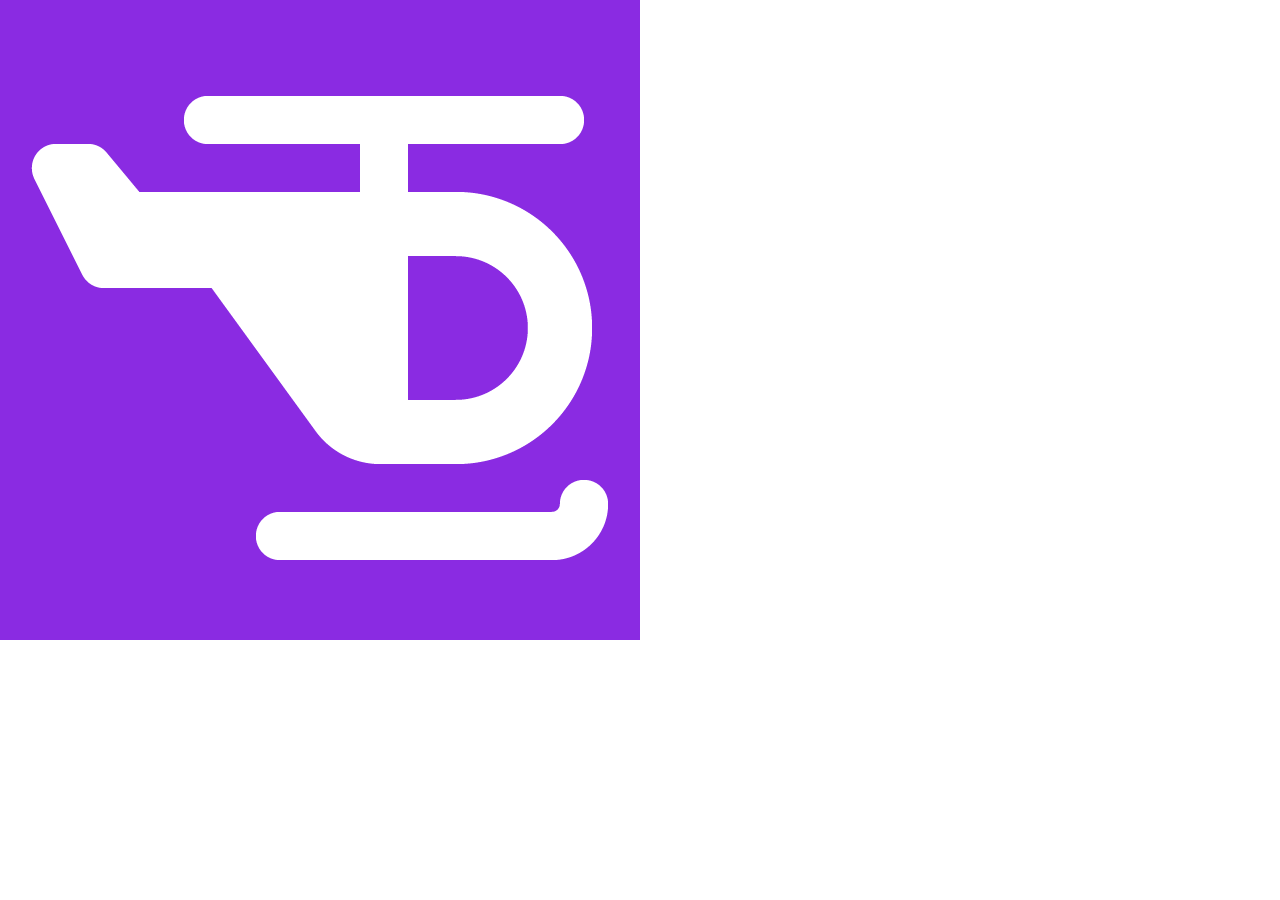
==== assienment 2/index.html @ 4c5b592c "feat: initialize assignment 2 with html structure, css styles, and required assets" ====
<!DOCTYPE html>
<html lang="en">

<head>
    <meta charset="UTF-8">
    <meta name="viewport" content="width=device-width, initial-scale=1.0">
    <link rel="stylesheet" href="./style.css">
    <title>Document</title>
</head>

<body>
    <header>
        <nav>
            <a href="./index.html"> <img style="background-color: blueviolet;" src="./Images/icons/helicopter-solid-full.png" alt="logo of app"></a>
            
        </nav>
    </header>
</body>
</html>
---- assienment 2/style.css ----
body{
    padding: 0;
}


* {
    box-sizing: border-box;
    padding: 0px;
    margin: 0px;
}
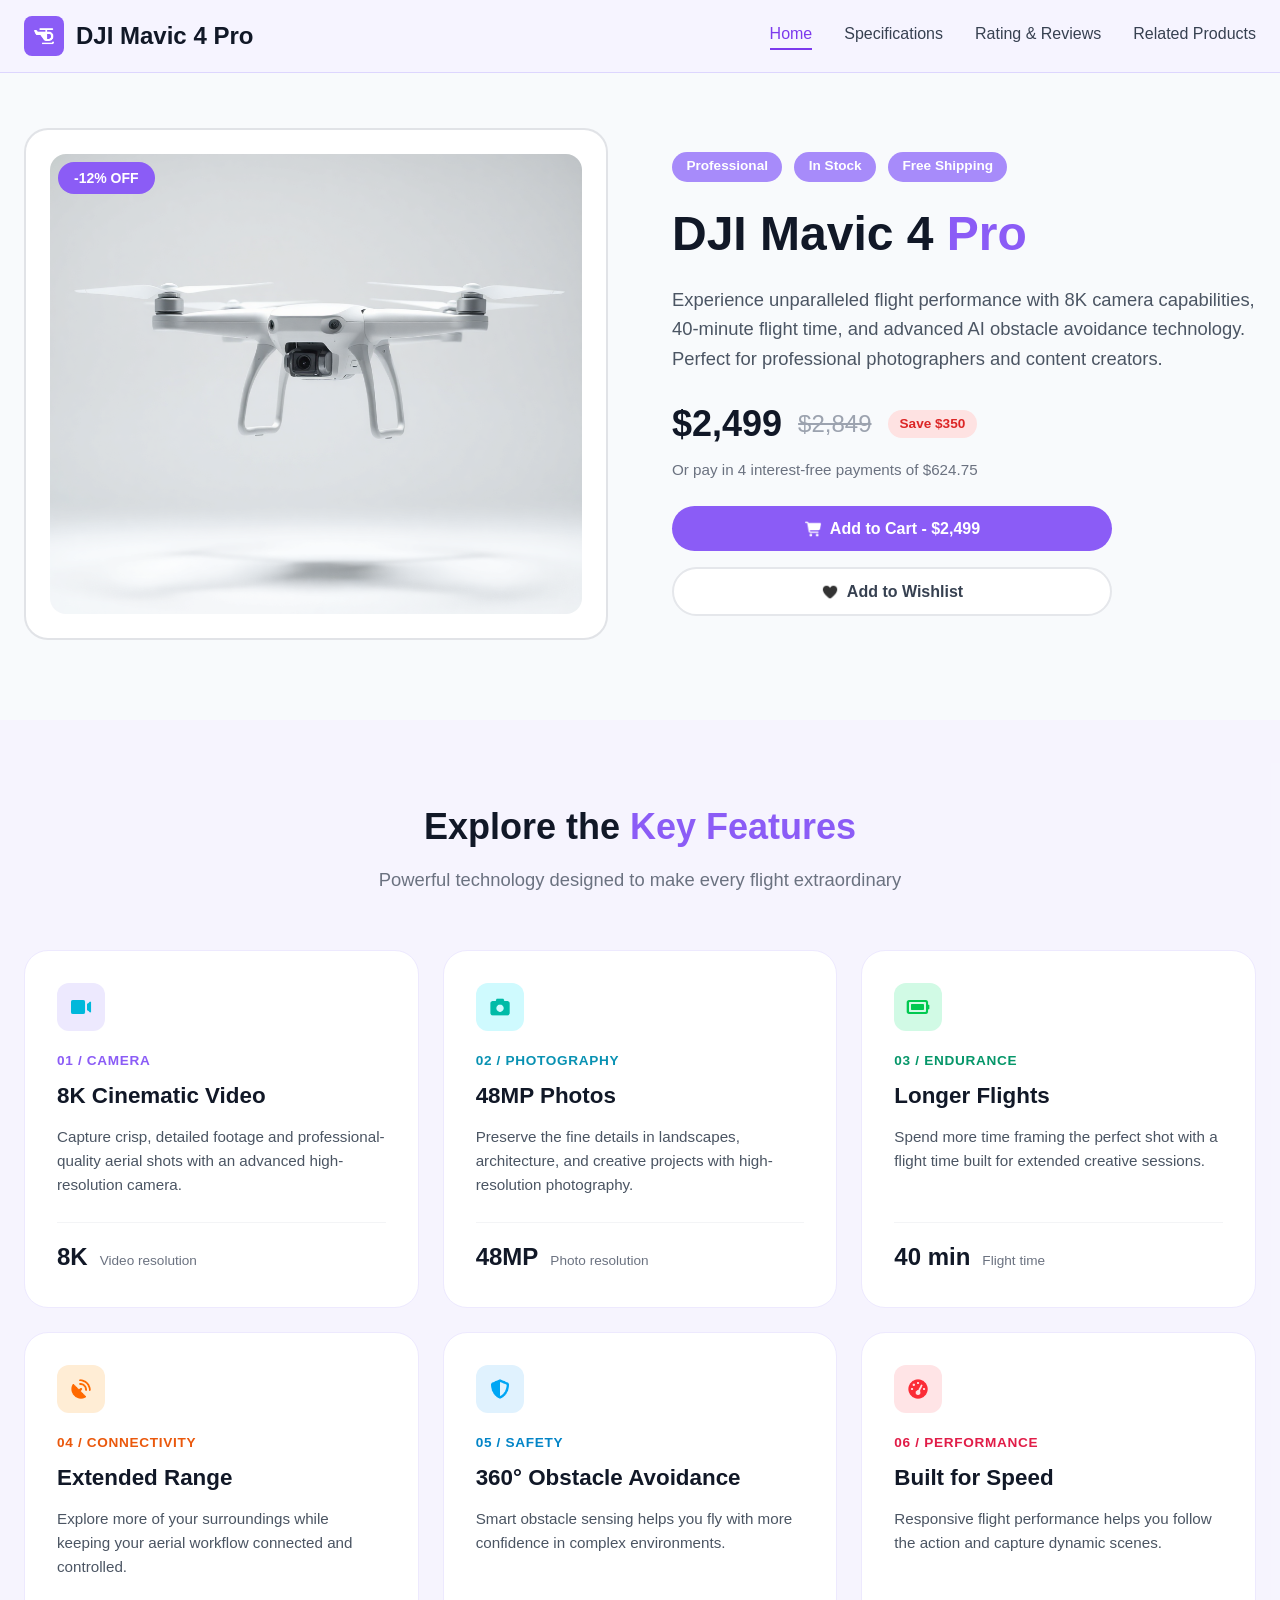
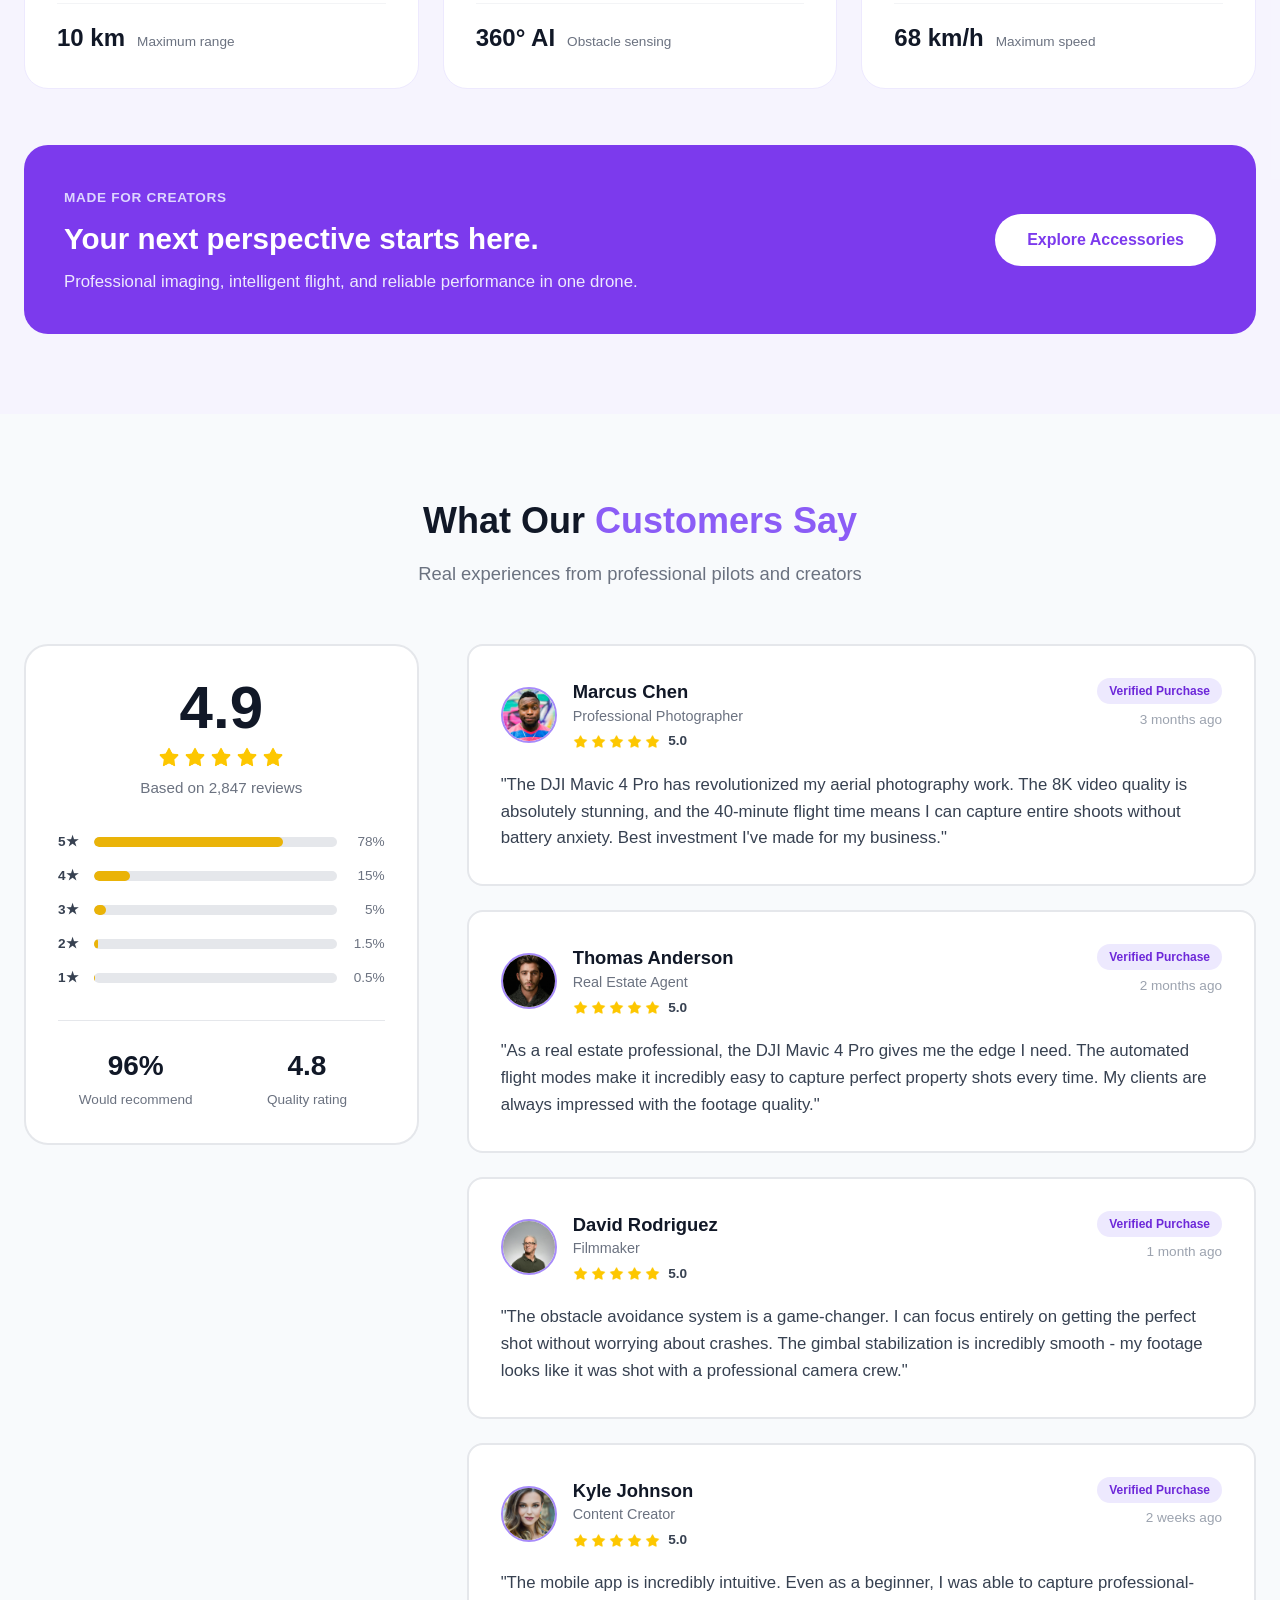
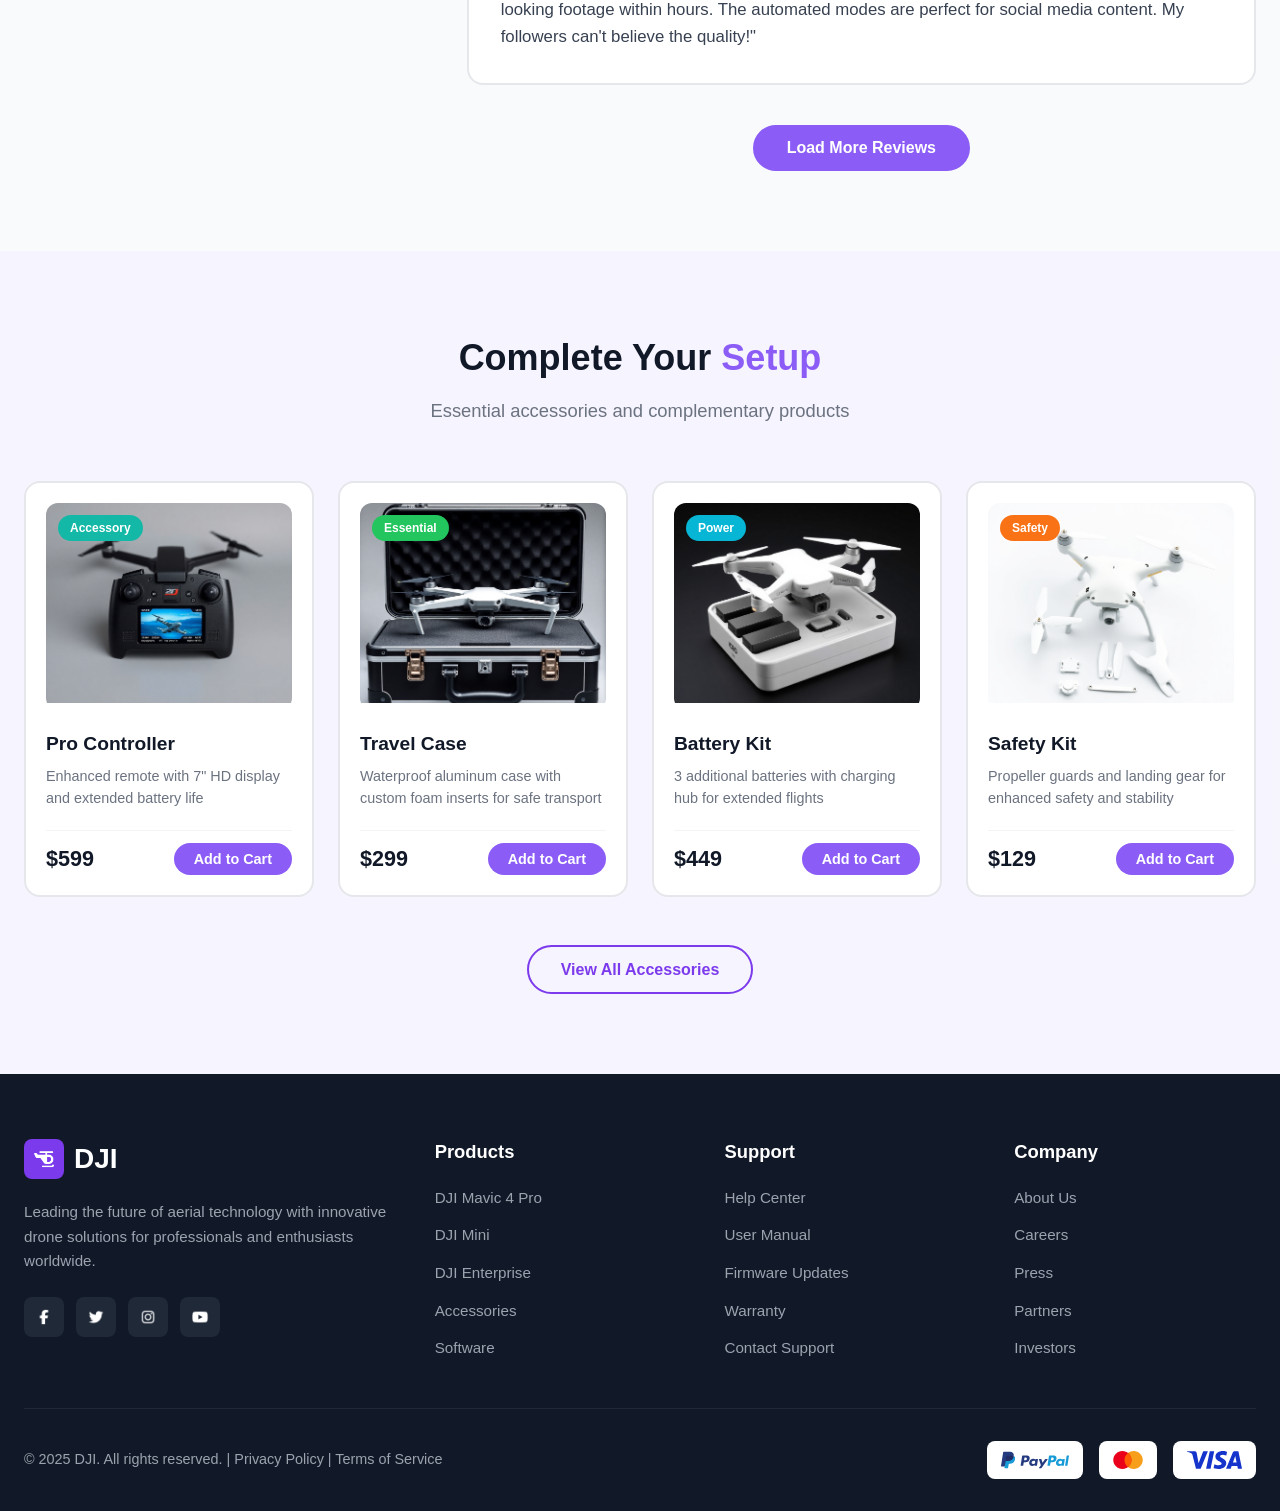
==== commit 7666e32e: "feat: add initial index.html and style.css for DJI Mavic 4 Pro landing page" ====
--- a/assienment 2/index.html
+++ b/assienment 2/index.html
@@ -1,19 +1,534 @@
 <!DOCTYPE html>
 <html lang="en">
-
 <head>
     <meta charset="UTF-8">
     <meta name="viewport" content="width=device-width, initial-scale=1.0">
     <link rel="stylesheet" href="./style.css">
-    <title>Document</title>
+    <title>DJI Mavic 4 Pro</title>
 </head>
-
 <body>
+    <!-- Navbar Header -->
     <header>
-        <nav>
-            <a href="./index.html"> <img style="background-color: blueviolet;" src="./Images/icons/helicopter-solid-full.png" alt="logo of app"></a>
-            
+        <nav class="navbar">
+            <div class="logo-box">
+                <div class="icon-wrapper">
+                    <img src="./Images/icons/helicopter-solid-full.png" alt="logo of app">
+                </div>
+                <span class="brand-name">DJI Mavic 4 Pro</span>
+            </div>
+
+            <div class="nav-links">
+                <a href="#home" class="active">Home</a>
+                <a href="#specifications">Specifications</a>
+                <a href="#customer-reviews">Rating & Reviews</a>
+                <a href="#related-products">Related Products</a>
+            </div>
         </nav>
     </header>
+
+    <!-- Main Content: 4 Middle Sections -->
+    <main>
+        <!-- 1. Home / Hero Section -->
+        <section id="home" class="hero-section">
+            <div class="section-container hero-container">
+                <!-- Left: Drone Image with Discount Badge -->
+                <div class="hero-image-wrapper">
+                    <div class="hero-image-card">
+                        <img src="./Images/hero-img.png" alt="DJI Mavic 4 Pro Drone" class="main-drone-img">
+                        <span class="discount-badge">-12% OFF</span>
+                    </div>
+                </div>
+
+                <!-- Right: Product Information & Purchase Options -->
+                <div class="hero-info">
+                    <div class="product-tags">
+                        <span class="tag">Professional</span>
+                        <span class="tag">In Stock</span>
+                        <span class="tag">Free Shipping</span>
+                    </div>
+
+                    <h1 class="product-title">
+                        DJI Mavic 4 <span class="highlight-purple">Pro</span>
+                    </h1>
+
+                    <p class="product-desc">
+                        Experience unparalleled flight performance with 8K camera capabilities, 40-minute flight time, and advanced AI obstacle avoidance technology. Perfect for professional photographers and content creators.
+                    </p>
+
+                    <div class="pricing-box">
+                        <div class="price-row">
+                            <span class="current-price">$2,499</span>
+                            <span class="original-price">$2,849</span>
+                            <span class="save-badge">Save $350</span>
+                        </div>
+                        <p class="installment-text">Or pay in 4 interest-free payments of $624.75</p>
+                    </div>
+
+                    <div class="action-buttons">
+                        <button class="btn btn-primary">
+                            <img src="./Images/icons/cart-shopping-solid-full.png" alt="Cart" class="btn-icon">
+                            Add to Cart - $2,499
+                        </button>
+                        <button class="btn btn-outline">
+                            <img src="./Images/icons/heart-solid-full.png" alt="Wishlist" class="btn-icon">
+                            Add to Wishlist
+                        </button>
+                    </div>
+                </div>
+            </div>
+        </section>
+
+        <!-- 2. Specifications / Key Features Section -->
+        <section id="specifications" class="specs-section">
+            <div class="section-container">
+                <div class="section-header">
+                    <h2>Explore the <span class="highlight-purple">Key Features</span></h2>
+                    <p>Powerful technology designed to make every flight extraordinary</p>
+                </div>
+
+                <div class="features-grid">
+                    <!-- Feature 1 -->
+                    <article class="feature-card">
+                        <div class="feature-icon icon-purple">
+                            <img src="./Images/icons/video-solid-full.png" alt="Video icon">
+                        </div>
+                        <span class="feature-step text-purple">01 / Camera</span>
+                        <h3>8K Cinematic Video</h3>
+                        <p>Capture crisp, detailed footage and professional-quality aerial shots with an advanced high-resolution camera.</p>
+                        <div class="feature-metric">
+                            <span class="metric-number">8K</span>
+                            <span class="metric-label">Video resolution</span>
+                        </div>
+                    </article>
+
+                    <!-- Feature 2 -->
+                    <article class="feature-card">
+                        <div class="feature-icon icon-cyan">
+                            <img src="./Images/icons/camera-solid-full.png" alt="Camera icon">
+                        </div>
+                        <span class="feature-step text-cyan">02 / Photography</span>
+                        <h3>48MP Photos</h3>
+                        <p>Preserve the fine details in landscapes, architecture, and creative projects with high-resolution photography.</p>
+                        <div class="feature-metric">
+                            <span class="metric-number">48MP</span>
+                            <span class="metric-label">Photo resolution</span>
+                        </div>
+                    </article>
+
+                    <!-- Feature 3 -->
+                    <article class="feature-card">
+                        <div class="feature-icon icon-emerald">
+                            <img src="./Images/icons/battery-full-solid-full.png" alt="Battery icon">
+                        </div>
+                        <span class="feature-step text-emerald">03 / Endurance</span>
+                        <h3>Longer Flights</h3>
+                        <p>Spend more time framing the perfect shot with a flight time built for extended creative sessions.</p>
+                        <div class="feature-metric">
+                            <span class="metric-number">40 min</span>
+                            <span class="metric-label">Flight time</span>
+                        </div>
+                    </article>
+
+                    <!-- Feature 4 -->
+                    <article class="feature-card">
+                        <div class="feature-icon icon-orange">
+                            <img src="./Images/icons/satellite-dish-solid-full.png" alt="Satellite icon">
+                        </div>
+                        <span class="feature-step text-orange">04 / Connectivity</span>
+                        <h3>Extended Range</h3>
+                        <p>Explore more of your surroundings while keeping your aerial workflow connected and controlled.</p>
+                        <div class="feature-metric">
+                            <span class="metric-number">10 km</span>
+                            <span class="metric-label">Maximum range</span>
+                        </div>
+                    </article>
+
+                    <!-- Feature 5 -->
+                    <article class="feature-card">
+                        <div class="feature-icon icon-sky">
+                            <img src="./Images/icons/shield-halved-solid-full.png" alt="Safety shield icon">
+                        </div>
+                        <span class="feature-step text-sky">05 / Safety</span>
+                        <h3>360° Obstacle Avoidance</h3>
+                        <p>Smart obstacle sensing helps you fly with more confidence in complex environments.</p>
+                        <div class="feature-metric">
+                            <span class="metric-number">360° AI</span>
+                            <span class="metric-label">Obstacle sensing</span>
+                        </div>
+                    </article>
+
+                    <!-- Feature 6 -->
+                    <article class="feature-card">
+                        <div class="feature-icon icon-rose">
+                            <img src="./Images/icons/gauge-high-solid-full.png" alt="Speedometer icon">
+                        </div>
+                        <span class="feature-step text-rose">06 / Performance</span>
+                        <h3>Built for Speed</h3>
+                        <p>Responsive flight performance helps you follow the action and capture dynamic scenes.</p>
+                        <div class="feature-metric">
+                            <span class="metric-number">68 km/h</span>
+                            <span class="metric-label">Maximum speed</span>
+                        </div>
+                    </article>
+                </div>
+
+                <!-- Creator Call-to-action Banner -->
+                <div class="creator-banner">
+                    <div class="creator-text">
+                        <span class="creator-tag">MADE FOR CREATORS</span>
+                        <h3>Your next perspective starts here.</h3>
+                        <p>Professional imaging, intelligent flight, and reliable performance in one drone.</p>
+                    </div>
+                    <a href="#related-products" class="btn btn-banner">
+                        Explore Accessories
+                    </a>
+                </div>
+            </div>
+        </section>
+
+        <!-- 3. Ratings & Reviews Section -->
+        <section id="customer-reviews" class="reviews-section">
+            <div class="section-container">
+                <div class="section-header">
+                    <h2>What Our <span class="highlight-purple">Customers Say</span></h2>
+                    <p>Real experiences from professional pilots and creators</p>
+                </div>
+
+                <div class="reviews-layout">
+                    <!-- Left: Reviews Rating Summary -->
+                    <aside class="rating-summary-card">
+                        <div class="summary-score">
+                            <span class="big-score">4.9</span>
+                            <div class="star-rating">
+                                <img src="./Images/icons/yellow-star-solid-full.png" alt="star" class="star-icon">
+                                <img src="./Images/icons/yellow-star-solid-full.png" alt="star" class="star-icon">
+                                <img src="./Images/icons/yellow-star-solid-full.png" alt="star" class="star-icon">
+                                <img src="./Images/icons/yellow-star-solid-full.png" alt="star" class="star-icon">
+                                <img src="./Images/icons/yellow-star-solid-full.png" alt="star" class="star-icon">
+                            </div>
+                            <span class="based-on">Based on 2,847 reviews</span>
+                        </div>
+
+                        <!-- Rating Bars -->
+                        <div class="rating-bars">
+                            <div class="bar-row">
+                                <span class="bar-label">5★</span>
+                                <div class="bar-track"><div class="bar-fill" style="width: 78%;"></div></div>
+                                <span class="bar-percent">78%</span>
+                            </div>
+                            <div class="bar-row">
+                                <span class="bar-label">4★</span>
+                                <div class="bar-track"><div class="bar-fill" style="width: 15%;"></div></div>
+                                <span class="bar-percent">15%</span>
+                            </div>
+                            <div class="bar-row">
+                                <span class="bar-label">3★</span>
+                                <div class="bar-track"><div class="bar-fill" style="width: 5%;"></div></div>
+                                <span class="bar-percent">5%</span>
+                            </div>
+                            <div class="bar-row">
+                                <span class="bar-label">2★</span>
+                                <div class="bar-track"><div class="bar-fill" style="width: 1.5%;"></div></div>
+                                <span class="bar-percent">1.5%</span>
+                            </div>
+                            <div class="bar-row">
+                                <span class="bar-label">1★</span>
+                                <div class="bar-track"><div class="bar-fill" style="width: 0.5%;"></div></div>
+                                <span class="bar-percent">0.5%</span>
+                            </div>
+                        </div>
+
+                        <!-- Stats Footer -->
+                        <div class="summary-stats">
+                            <div class="stat-col">
+                                <span class="stat-num">96%</span>
+                                <span class="stat-desc">Would recommend</span>
+                            </div>
+                            <div class="stat-col">
+                                <span class="stat-num">4.8</span>
+                                <span class="stat-desc">Quality rating</span>
+                            </div>
+                        </div>
+                    </aside>
+
+                    <!-- Right: Individual Customer Reviews -->
+                    <div class="reviews-list">
+                        <!-- Review 1 -->
+                        <article class="review-card">
+                            <div class="review-header">
+                                <div class="reviewer-meta">
+                                    <img src="./Images/avatar-2.jpg" alt="Marcus Chen" class="reviewer-avatar">
+                                    <div>
+                                        <h4>Marcus Chen</h4>
+                                        <p class="reviewer-role">Professional Photographer</p>
+                                        <div class="reviewer-stars">
+                                            <img src="./Images/icons/yellow-star-solid-full.png" alt="star" class="star-icon-sm">
+                                            <img src="./Images/icons/yellow-star-solid-full.png" alt="star" class="star-icon-sm">
+                                            <img src="./Images/icons/yellow-star-solid-full.png" alt="star" class="star-icon-sm">
+                                            <img src="./Images/icons/yellow-star-solid-full.png" alt="star" class="star-icon-sm">
+                                            <img src="./Images/icons/yellow-star-solid-full.png" alt="star" class="star-icon-sm">
+                                            <span class="rating-num">5.0</span>
+                                        </div>
+                                    </div>
+                                </div>
+                                <div class="review-status">
+                                    <span class="verified-badge">Verified Purchase</span>
+                                    <span class="review-date">3 months ago</span>
+                                </div>
+                            </div>
+                            <p class="review-text">
+                                "The DJI Mavic 4 Pro has revolutionized my aerial photography work. The 8K video quality is absolutely stunning, and the 40-minute flight time means I can capture entire shoots without battery anxiety. Best investment I've made for my business."
+                            </p>
+                        </article>
+
+                        <!-- Review 2 -->
+                        <article class="review-card">
+                            <div class="review-header">
+                                <div class="reviewer-meta">
+                                    <img src="./Images/avatar-3.jpg" alt="Thomas Anderson" class="reviewer-avatar">
+                                    <div>
+                                        <h4>Thomas Anderson</h4>
+                                        <p class="reviewer-role">Real Estate Agent</p>
+                                        <div class="reviewer-stars">
+                                            <img src="./Images/icons/yellow-star-solid-full.png" alt="star" class="star-icon-sm">
+                                            <img src="./Images/icons/yellow-star-solid-full.png" alt="star" class="star-icon-sm">
+                                            <img src="./Images/icons/yellow-star-solid-full.png" alt="star" class="star-icon-sm">
+                                            <img src="./Images/icons/yellow-star-solid-full.png" alt="star" class="star-icon-sm">
+                                            <img src="./Images/icons/yellow-star-solid-full.png" alt="star" class="star-icon-sm">
+                                            <span class="rating-num">5.0</span>
+                                        </div>
+                                    </div>
+                                </div>
+                                <div class="review-status">
+                                    <span class="verified-badge">Verified Purchase</span>
+                                    <span class="review-date">2 months ago</span>
+                                </div>
+                            </div>
+                            <p class="review-text">
+                                "As a real estate professional, the DJI Mavic 4 Pro gives me the edge I need. The automated flight modes make it incredibly easy to capture perfect property shots every time. My clients are always impressed with the footage quality."
+                            </p>
+                        </article>
+
+                        <!-- Review 3 -->
+                        <article class="review-card">
+                            <div class="review-header">
+                                <div class="reviewer-meta">
+                                    <img src="./Images/avatar-4.jpg" alt="David Rodriguez" class="reviewer-avatar">
+                                    <div>
+                                        <h4>David Rodriguez</h4>
+                                        <p class="reviewer-role">Filmmaker</p>
+                                        <div class="reviewer-stars">
+                                            <img src="./Images/icons/yellow-star-solid-full.png" alt="star" class="star-icon-sm">
+                                            <img src="./Images/icons/yellow-star-solid-full.png" alt="star" class="star-icon-sm">
+                                            <img src="./Images/icons/yellow-star-solid-full.png" alt="star" class="star-icon-sm">
+                                            <img src="./Images/icons/yellow-star-solid-full.png" alt="star" class="star-icon-sm">
+                                            <img src="./Images/icons/yellow-star-solid-full.png" alt="star" class="star-icon-sm">
+                                            <span class="rating-num">5.0</span>
+                                        </div>
+                                    </div>
+                                </div>
+                                <div class="review-status">
+                                    <span class="verified-badge">Verified Purchase</span>
+                                    <span class="review-date">1 month ago</span>
+                                </div>
+                            </div>
+                            <p class="review-text">
+                                "The obstacle avoidance system is a game-changer. I can focus entirely on getting the perfect shot without worrying about crashes. The gimbal stabilization is incredibly smooth - my footage looks like it was shot with a professional camera crew."
+                            </p>
+                        </article>
+
+                        <!-- Review 4 -->
+                        <article class="review-card">
+                            <div class="review-header">
+                                <div class="reviewer-meta">
+                                    <img src="./Images/avatar-5.jpg" alt="Kyle Johnson" class="reviewer-avatar">
+                                    <div>
+                                        <h4>Kyle Johnson</h4>
+                                        <p class="reviewer-role">Content Creator</p>
+                                        <div class="reviewer-stars">
+                                            <img src="./Images/icons/yellow-star-solid-full.png" alt="star" class="star-icon-sm">
+                                            <img src="./Images/icons/yellow-star-solid-full.png" alt="star" class="star-icon-sm">
+                                            <img src="./Images/icons/yellow-star-solid-full.png" alt="star" class="star-icon-sm">
+                                            <img src="./Images/icons/yellow-star-solid-full.png" alt="star" class="star-icon-sm">
+                                            <img src="./Images/icons/yellow-star-solid-full.png" alt="star" class="star-icon-sm">
+                                            <span class="rating-num">5.0</span>
+                                        </div>
+                                    </div>
+                                </div>
+                                <div class="review-status">
+                                    <span class="verified-badge">Verified Purchase</span>
+                                    <span class="review-date">2 weeks ago</span>
+                                </div>
+                            </div>
+                            <p class="review-text">
+                                "The mobile app is incredibly intuitive. Even as a beginner, I was able to capture professional-looking footage within hours. The automated modes are perfect for social media content. My followers can't believe the quality!"
+                            </p>
+                        </article>
+
+                        <div class="reviews-btn-wrapper">
+                            <button class="btn btn-secondary">Load More Reviews</button>
+                        </div>
+                    </div>
+                </div>
+            </div>
+        </section>
+
+        <!-- 4. Related Products Section -->
+        <section id="related-products" class="related-section">
+            <div class="section-container">
+                <div class="section-header">
+                    <h2>Complete Your <span class="highlight-purple">Setup</span></h2>
+                    <p>Essential accessories and complementary products</p>
+                </div>
+
+                <div class="products-grid">
+                    <!-- Product 1 -->
+                    <div class="product-card">
+                        <div class="product-img-wrapper">
+                            <img src="./Images/related-products-1.png" alt="Pro Controller" class="product-img">
+                            <span class="badge-tag bg-teal">Accessory</span>
+                        </div>
+                        <h3 class="product-card-title">Pro Controller</h3>
+                        <p class="product-card-desc">Enhanced remote with 7" HD display and extended battery life</p>
+                        <div class="product-card-footer">
+                            <span class="product-card-price">$599</span>
+                            <button class="btn btn-sm">Add to Cart</button>
+                        </div>
+                    </div>
+
+                    <!-- Product 2 -->
+                    <div class="product-card">
+                        <div class="product-img-wrapper">
+                            <img src="./Images/related-products-2.png" alt="Travel Case" class="product-img">
+                            <span class="badge-tag bg-green">Essential</span>
+                        </div>
+                        <h3 class="product-card-title">Travel Case</h3>
+                        <p class="product-card-desc">Waterproof aluminum case with custom foam inserts for safe transport</p>
+                        <div class="product-card-footer">
+                            <span class="product-card-price">$299</span>
+                            <button class="btn btn-sm">Add to Cart</button>
+                        </div>
+                    </div>
+
+                    <!-- Product 3 -->
+                    <div class="product-card">
+                        <div class="product-img-wrapper">
+                            <img src="./Images/related-products-3.png" alt="Battery Kit" class="product-img">
+                            <span class="badge-tag bg-cyan">Power</span>
+                        </div>
+                        <h3 class="product-card-title">Battery Kit</h3>
+                        <p class="product-card-desc">3 additional batteries with charging hub for extended flights</p>
+                        <div class="product-card-footer">
+                            <span class="product-card-price">$449</span>
+                            <button class="btn btn-sm">Add to Cart</button>
+                        </div>
+                    </div>
+
+                    <!-- Product 4 -->
+                    <div class="product-card">
+                        <div class="product-img-wrapper">
+                            <img src="./Images/related-products-4.png" alt="Safety Kit" class="product-img">
+                            <span class="badge-tag bg-orange">Safety</span>
+                        </div>
+                        <h3 class="product-card-title">Safety Kit</h3>
+                        <p class="product-card-desc">Propeller guards and landing gear for enhanced safety and stability</p>
+                        <div class="product-card-footer">
+                            <span class="product-card-price">$129</span>
+                            <button class="btn btn-sm">Add to Cart</button>
+                        </div>
+                    </div>
+                </div>
+
+                <div class="related-btn-wrapper">
+                    <button class="btn btn-outline-purple">View All Accessories</button>
+                </div>
+            </div>
+        </section>
+    </main>
+
+    <!-- Footer -->
+    <footer class="footer">
+        <div class="footer-container">
+            <div class="footer-grid">
+                
+                <div class="footer-col col-brand">
+                    <div class="footer-logo">
+                        <div class="footer-icon-wrapper">
+                            <img src="./Images/icons/helicopter-solid-full.png" alt="DJI Logo">
+                        </div>
+                        <span class="footer-brand-name">DJI</span>
+                    </div>
+                    <p class="footer-desc">
+                        Leading the future of aerial technology with innovative drone solutions for professionals and enthusiasts worldwide.
+                    </p>
+                    <div class="social-links">
+                        <a href="#" class="social-btn fb">
+                            <img src="./Images/icons/facebook-f-brands-solid-full.png" alt="Facebook">
+                        </a>
+                        <a href="#" class="social-btn tw">
+                            <img src="./Images/icons/twitter-brands-solid-full.png" alt="Twitter">
+                        </a>
+                        <a href="#" class="social-btn ig">
+                            <img src="./Images/icons/instagram-brands-solid-full.png" alt="Instagram">
+                        </a>
+                        <a href="#" class="social-btn yt">
+                            <img src="./Images/icons/youtube-brands-solid-full.png" alt="YouTube">
+                        </a>
+                    </div>
+                </div>
+
+                <div class="footer-col">
+                    <h3 class="footer-title">Products</h3>
+                    <ul class="footer-links">
+                        <li><a href="#">DJI Mavic 4 Pro</a></li>
+                        <li><a href="#">DJI Mini</a></li>
+                        <li><a href="#">DJI Enterprise</a></li>
+                        <li><a href="#">Accessories</a></li>
+                        <li><a href="#">Software</a></li>
+                    </ul>
+                </div>
+
+                <div class="footer-col">
+                    <h3 class="footer-title">Support</h3>
+                    <ul class="footer-links">
+                        <li><a href="#">Help Center</a></li>
+                        <li><a href="#">User Manual</a></li>
+                        <li><a href="#">Firmware Updates</a></li>
+                        <li><a href="#">Warranty</a></li>
+                        <li><a href="#">Contact Support</a></li>
+                    </ul>
+                </div>
+
+                <div class="footer-col">
+                    <h3 class="footer-title">Company</h3>
+                    <ul class="footer-links">
+                        <li><a href="#">About Us</a></li>
+                        <li><a href="#">Careers</a></li>
+                        <li><a href="#">Press</a></li>
+                        <li><a href="#">Partners</a></li>
+                        <li><a href="#">Investors</a></li>
+                    </ul>
+                </div>
+
+            </div>
+
+            <div class="footer-bottom">
+                <p class="copyright-text">
+                    © 2025 DJI. All rights reserved. | Privacy Policy | Terms of Service
+                </p>
+                <div class="payment-methods">
+                    <div class="payment-card">
+                        <img src="./Images/paypal.svg" alt="PayPal">
+                    </div>
+                    <div class="payment-card">
+                        <img src="./Images/master-card.svg" alt="Mastercard">
+                    </div>
+                    <div class="payment-card">
+                        <img src="./Images/visa.svg" alt="Visa">
+                    </div>
+                </div>
+            </div>
+        </div>
+    </footer>
 </body>
-</html>+</html>
--- a/assienment 2/style.css
+++ b/assienment 2/style.css
@@ -1,11 +1,979 @@
-body{
-    padding: 0;
-}
-
-
 * {
     box-sizing: border-box;
-    padding: 0px;
-    margin: 0px;
-}
-
+    padding: 0;
+    margin: 0;
+}
+
+html {
+    scroll-behavior: smooth;
+}
+
+body {
+    font-family: 'Segoe UI', Tahoma, Geneva, Verdana, sans-serif;
+    background-color: #f8fafc;
+    color: #1f2937;
+    line-height: 1.5;
+}
+
+.section-container {
+    max-width: 1280px;
+    margin: 0 auto;
+    padding: 0 1.5rem;
+}
+
+.highlight-purple {
+    color: #8b5cf6;
+}
+
+.section-header {
+    text-align: center;
+    margin-bottom: 3.5rem;
+}
+
+.section-header h2 {
+    font-size: 2.25rem;
+    font-weight: 700;
+    color: #111827;
+    margin-bottom: 0.75rem;
+}
+
+.section-header p {
+    font-size: 1.15rem;
+    color: #6b7280;
+}
+
+/* Buttons */
+.btn {
+    display: inline-flex;
+    align-items: center;
+    justify-content: center;
+    gap: 0.5rem;
+    padding: 0.85rem 1.75rem;
+    border-radius: 9999px;
+    font-size: 1rem;
+    font-weight: 600;
+    cursor: pointer;
+    border: none;
+    transition: all 0.25s ease;
+    text-decoration: none;
+}
+
+.btn-icon {
+    width: 18px;
+    height: 18px;
+}
+
+.btn-primary {
+    background-color: #8b5cf6;
+    color: #ffffff;
+}
+
+.btn-primary:hover {
+    background-color: #7c3aed;
+    transform: translateY(-2px);
+    box-shadow: 0 10px 15px -3px rgba(139, 92, 246, 0.3);
+}
+
+.btn-primary .btn-icon {
+    filter: brightness(0) invert(1);
+}
+
+.btn-outline {
+    background-color: #ffffff;
+    color: #374151;
+    border: 2px solid #e5e7eb;
+}
+
+.btn-outline:hover {
+    background-color: #f9fafb;
+    border-color: #d1d5db;
+    transform: translateY(-2px);
+}
+
+.btn-secondary {
+    background-color: #8b5cf6;
+    color: #ffffff;
+    border: 2px solid #8b5cf6;
+    padding: 0.75rem 2rem;
+}
+
+.btn-secondary:hover {
+    background-color: #ffffff;
+    color: #8b5cf6;
+}
+
+.btn-outline-purple {
+    background-color: transparent;
+    color: #7c3aed;
+    border: 2px solid #7c3aed;
+    padding: 0.85rem 2rem;
+}
+
+.btn-outline-purple:hover {
+    background-color: #7c3aed;
+    color: #ffffff;
+}
+
+.btn-sm {
+    background-color: #8b5cf6;
+    color: #ffffff;
+    padding: 0.5rem 1.25rem;
+    font-size: 0.9rem;
+    border-radius: 9999px;
+    border: none;
+    cursor: pointer;
+    transition: background-color 0.2s ease;
+}
+
+.btn-sm:hover {
+    background-color: #7c3aed;
+}
+
+header {
+    position: fixed;
+    top: 0;
+    left: 0;
+    width: 100%;
+    z-index: 100;
+    background-color: rgba(245, 243, 255, 0.9);
+    backdrop-filter: blur(8px);
+    border-bottom: 1px solid #ddd6fe;
+}
+
+.navbar {
+    max-width: 1280px;
+    margin: 0 auto;
+    padding: 1rem 1.5rem;
+    display: flex;
+    align-items: center;
+    justify-content: space-between;
+}
+
+.logo-box {
+    display: flex;
+    align-items: center;
+    gap: 12px;
+}
+
+.icon-wrapper {
+    width: 40px;
+    height: 40px;
+    background-color: #8b5cf6;
+    border-radius: 8px;
+    display: flex;
+    align-items: center;
+    justify-content: center;
+}
+
+.icon-wrapper img {
+    width: 22px;
+    height: 22px;
+    filter: brightness(0) invert(1);
+}
+
+.brand-name {
+    font-size: 1.5rem;
+    font-weight: 700;
+    color: #111827;
+}
+
+.nav-links {
+    display: flex;
+    align-items: center;
+    gap: 2rem;
+}
+
+.nav-links a {
+    text-decoration: none;
+    color: #374151;
+    font-size: 16px;
+    font-weight: 500;
+    position: relative;
+    padding-bottom: 4px;
+    transition: color 0.3s;
+}
+
+.nav-links a:hover,
+.nav-links a.active {
+    color: #7c3aed;
+}
+
+.nav-links a::after {
+    content: '';
+    position: absolute;
+    left: 0;
+    bottom: 0;
+    width: 0%;
+    height: 2px;
+    background-color: #7c3aed;
+    transition: width 0.3s ease;
+}
+
+.nav-links a:hover::after,
+.nav-links a.active::after {
+    width: 100%;
+}
+
+.hero-section {
+    padding-top: 8rem;
+    padding-bottom: 5rem;
+}
+
+.hero-container {
+    display: grid;
+    grid-template-columns: 1fr 1fr;
+    gap: 4rem;
+    align-items: center;
+}
+
+.hero-image-card {
+    position: relative;
+    background-color: #ffffff;
+    border: 2px solid rgba(156, 163, 175, 0.3);
+    border-radius: 1.5rem;
+    padding: 1.5rem;
+    display: flex;
+    align-items: center;
+    justify-content: center;
+}
+
+.main-drone-img {
+    width: 100%;
+    height: 460px;
+    object-fit: cover;
+    border-radius: 1rem;
+}
+
+.discount-badge {
+    position: absolute;
+    top: 2rem;
+    left: 2rem;
+    background-color: #8b5cf6;
+    color: #ffffff;
+    padding: 0.35rem 1rem;
+    border-radius: 9999px;
+    font-size: 0.875rem;
+    font-weight: 700;
+}
+
+.hero-info {
+    display: flex;
+    flex-direction: column;
+    gap: 1.5rem;
+}
+
+.product-tags {
+    display: flex;
+    gap: 0.75rem;
+    flex-wrap: wrap;
+}
+
+.product-tags .tag {
+    background-color: #a78bfa;
+    color: #ffffff;
+    padding: 0.3rem 0.9rem;
+    border-radius: 9999px;
+    font-size: 0.85rem;
+    font-weight: 600;
+}
+
+.product-title {
+    font-size: 3rem;
+    font-weight: 800;
+    color: #111827;
+    line-height: 1.15;
+}
+
+.product-desc {
+    font-size: 1.15rem;
+    color: #4b5563;
+    line-height: 1.6;
+}
+
+.pricing-box {
+    display: flex;
+    flex-direction: column;
+    gap: 0.5rem;
+}
+
+.price-row {
+    display: flex;
+    align-items: center;
+    gap: 1rem;
+}
+
+.current-price {
+    font-size: 2.25rem;
+    font-weight: 700;
+    color: #111827;
+}
+
+.original-price {
+    font-size: 1.5rem;
+    color: #9ca3af;
+    text-decoration: line-through;
+}
+
+.save-badge {
+    background-color: #fee2e2;
+    color: #dc2626;
+    padding: 0.25rem 0.75rem;
+    border-radius: 9999px;
+    font-size: 0.85rem;
+    font-weight: 700;
+}
+
+.installment-text {
+    font-size: 0.95rem;
+    color: #6b7280;
+}
+
+.action-buttons {
+    display: flex;
+    flex-direction: column;
+    gap: 1rem;
+    max-width: 440px;
+}
+
+.specs-section {
+    background-color: rgba(245, 243, 255, 0.7);
+    padding: 5rem 0;
+}
+
+.features-grid {
+    display: grid;
+    grid-template-columns: repeat(3, 1fr);
+    gap: 1.5rem;
+}
+
+.feature-card {
+    background-color: #ffffff;
+    border: 1px solid #ede9fe;
+    border-radius: 1.5rem;
+    padding: 2rem;
+    display: flex;
+    flex-direction: column;
+    transition: transform 0.25s ease, box-shadow 0.25s ease;
+}
+
+.feature-card:hover {
+    transform: translateY(-4px);
+    box-shadow: 0 12px 24px -8px rgba(139, 92, 246, 0.15);
+}
+
+.feature-icon {
+    width: 48px;
+    height: 48px;
+    border-radius: 12px;
+    display: flex;
+    align-items: center;
+    justify-content: center;
+    margin-bottom: 1.25rem;
+}
+
+.feature-icon img {
+    width: 24px;
+    height: 24px;
+}
+
+.icon-purple { background-color: #ede9fe; }
+.icon-cyan   { background-color: #cffafe; }
+.icon-emerald{ background-color: #d1fae5; }
+.icon-orange { background-color: #ffedd5; }
+.icon-sky    { background-color: #e0f2fe; }
+.icon-rose   { background-color: #ffe4e6; }
+
+.feature-step {
+    font-size: 0.85rem;
+    font-weight: 700;
+    text-transform: uppercase;
+    letter-spacing: 0.05em;
+    margin-bottom: 0.5rem;
+}
+
+.text-purple { color: #8b5cf6; }
+.text-cyan   { color: #0891b2; }
+.text-emerald{ color: #059669; }
+.text-orange { color: #ea580c; }
+.text-sky    { color: #0284c7; }
+.text-rose   { color: #e11d48; }
+
+.feature-card h3 {
+    font-size: 1.4rem;
+    font-weight: 700;
+    color: #111827;
+    margin-bottom: 0.75rem;
+}
+
+.feature-card p {
+    color: #4b5563;
+    font-size: 0.95rem;
+    line-height: 1.6;
+    margin-bottom: 1.5rem;
+    flex-grow: 1;
+}
+
+.feature-metric {
+    display: flex;
+    align-items: baseline;
+    gap: 0.75rem;
+    padding-top: 1rem;
+    border-top: 1px solid #f3f4f6;
+}
+
+.metric-number {
+    font-size: 1.5rem;
+    font-weight: 700;
+    color: #111827;
+}
+
+.metric-label {
+    font-size: 0.85rem;
+    color: #6b7280;
+}
+
+/* Creator Banner */
+.creator-banner {
+    margin-top: 3.5rem;
+    background-color: #7c3aed;
+    color: #ffffff;
+    border-radius: 1.5rem;
+    padding: 2.5rem;
+    display: flex;
+    align-items: center;
+    justify-content: space-between;
+    gap: 2rem;
+}
+
+.creator-tag {
+    font-size: 0.85rem;
+    font-weight: 700;
+    color: #ddd6fe;
+    letter-spacing: 0.05em;
+    margin-bottom: 0.5rem;
+    display: inline-block;
+}
+
+.creator-text h3 {
+    font-size: 1.85rem;
+    font-weight: 700;
+    margin-bottom: 0.5rem;
+}
+
+.creator-text p {
+    color: #ede9fe;
+    font-size: 1.05rem;
+}
+
+.btn-banner {
+    background-color: #ffffff;
+    color: #7c3aed;
+    white-space: nowrap;
+    padding: 0.9rem 2rem;
+}
+
+.btn-banner:hover {
+    background-color: #f5f3ff;
+}
+
+.reviews-section {
+    padding: 5rem 0;
+}
+
+.reviews-layout {
+    display: grid;
+    grid-template-columns: 1fr 2fr;
+    gap: 3rem;
+    align-items: flex-start;
+}
+
+/* Rating Summary Card (Sticky) */
+.rating-summary-card {
+    position: sticky;
+    top: 6rem;
+    background-color: #ffffff;
+    border: 2px solid #e5e7eb;
+    border-radius: 1.5rem;
+    padding: 2rem;
+}
+
+.summary-score {
+    text-align: center;
+    margin-bottom: 2rem;
+}
+
+.big-score {
+    font-size: 3.75rem;
+    font-weight: 800;
+    color: #111827;
+    display: block;
+    line-height: 1;
+    margin-bottom: 0.5rem;
+}
+
+.star-rating {
+    display: flex;
+    justify-content: center;
+    gap: 4px;
+    margin-bottom: 0.5rem;
+}
+
+.star-icon {
+    width: 22px;
+    height: 22px;
+}
+
+.based-on {
+    font-size: 0.95rem;
+    color: #6b7280;
+    font-weight: 500;
+}
+
+.rating-bars {
+    display: flex;
+    flex-direction: column;
+    gap: 0.85rem;
+    margin-bottom: 2rem;
+}
+
+.bar-row {
+    display: flex;
+    align-items: center;
+    gap: 0.75rem;
+}
+
+.bar-label {
+    font-size: 0.85rem;
+    font-weight: 600;
+    color: #374151;
+    width: 24px;
+}
+
+.bar-track {
+    flex: 1;
+    height: 10px;
+    background-color: #e5e7eb;
+    border-radius: 9999px;
+    overflow: hidden;
+}
+
+.bar-fill {
+    height: 100%;
+    background-color: #eab308;
+    border-radius: 9999px;
+}
+
+.bar-percent {
+    font-size: 0.85rem;
+    color: #6b7280;
+    width: 36px;
+    text-align: right;
+}
+
+.summary-stats {
+    border-top: 1px solid #e5e7eb;
+    padding-top: 1.5rem;
+    display: grid;
+    grid-template-columns: 1fr 1fr;
+    text-align: center;
+    gap: 1rem;
+}
+
+.stat-num {
+    font-size: 1.75rem;
+    font-weight: 700;
+    color: #111827;
+    display: block;
+}
+
+.stat-desc {
+    font-size: 0.85rem;
+    color: #6b7280;
+}
+
+/* Reviews List */
+.reviews-list {
+    display: flex;
+    flex-direction: column;
+    gap: 1.5rem;
+}
+
+.review-card {
+    background-color: #ffffff;
+    border: 2px solid #e5e7eb;
+    border-radius: 1rem;
+    padding: 2rem;
+}
+
+.review-header {
+    display: flex;
+    justify-content: space-between;
+    align-items: flex-start;
+    margin-bottom: 1.25rem;
+}
+
+.reviewer-meta {
+    display: flex;
+    align-items: center;
+    gap: 1rem;
+}
+
+.reviewer-avatar {
+    width: 56px;
+    height: 56px;
+    border-radius: 50%;
+    object-fit: cover;
+    border: 2px solid #a78bfa;
+}
+
+.reviewer-meta h4 {
+    font-size: 1.15rem;
+    font-weight: 700;
+    color: #111827;
+}
+
+.reviewer-role {
+    font-size: 0.9rem;
+    color: #6b7280;
+}
+
+.reviewer-stars {
+    display: flex;
+    align-items: center;
+    gap: 3px;
+    margin-top: 0.25rem;
+}
+
+.star-icon-sm {
+    width: 15px;
+    height: 15px;
+}
+
+.rating-num {
+    font-size: 0.85rem;
+    font-weight: 600;
+    color: #374151;
+    margin-left: 0.35rem;
+}
+
+.review-status {
+    text-align: right;
+}
+
+.verified-badge {
+    background-color: #ede9fe;
+    color: #6d28d9;
+    padding: 0.25rem 0.75rem;
+    border-radius: 9999px;
+    font-size: 0.75rem;
+    font-weight: 600;
+    display: inline-block;
+}
+
+.review-date {
+    display: block;
+    font-size: 0.85rem;
+    color: #9ca3af;
+    margin-top: 0.35rem;
+}
+
+.review-text {
+    font-size: 1.05rem;
+    line-height: 1.6;
+    color: #374151;
+}
+
+.reviews-btn-wrapper {
+    text-align: center;
+    margin-top: 1rem;
+}
+
+/* ================= 4. RELATED PRODUCTS SECTION ================= */
+.related-section {
+    background-color: rgba(245, 243, 255, 0.7);
+    padding: 5rem 0;
+}
+
+.products-grid {
+    display: grid;
+    grid-template-columns: repeat(4, 1fr);
+    gap: 1.5rem;
+    margin-bottom: 3rem;
+}
+
+.product-card {
+    background-color: #ffffff;
+    border: 2px solid #e5e7eb;
+    border-radius: 1rem;
+    padding: 1.25rem;
+    display: flex;
+    flex-direction: column;
+    transition: transform 0.25s ease, box-shadow 0.25s ease;
+}
+
+.product-card:hover {
+    transform: translateY(-4px);
+    box-shadow: 0 10px 20px -5px rgba(0, 0, 0, 0.08);
+}
+
+.product-img-wrapper {
+    position: relative;
+    margin-bottom: 1.25rem;
+    overflow: hidden;
+    border-radius: 0.75rem;
+}
+
+.product-img {
+    width: 100%;
+    height: 200px;
+    object-fit: cover;
+    transition: transform 0.3s ease;
+}
+
+.product-card:hover .product-img {
+    transform: scale(1.05);
+}
+
+.badge-tag {
+    position: absolute;
+    top: 0.75rem;
+    left: 0.75rem;
+    color: #ffffff;
+    padding: 0.25rem 0.75rem;
+    border-radius: 9999px;
+    font-size: 0.75rem;
+    font-weight: 600;
+}
+
+.bg-teal   { background-color: #14b8a6; }
+.bg-green  { background-color: #22c55e; }
+.bg-cyan   { background-color: #06b6d4; }
+.bg-orange { background-color: #f97316; }
+
+.product-card-title {
+    font-size: 1.2rem;
+    font-weight: 700;
+    color: #111827;
+    margin-bottom: 0.5rem;
+}
+
+.product-card-desc {
+    font-size: 0.9rem;
+    color: #6b7280;
+    line-height: 1.5;
+    margin-bottom: 1.25rem;
+    flex-grow: 1;
+}
+
+.product-card-footer {
+    display: flex;
+    align-items: center;
+    justify-content: space-between;
+    padding-top: 0.75rem;
+    border-top: 1px solid #f3f4f6;
+}
+
+.product-card-price {
+    font-size: 1.35rem;
+    font-weight: 700;
+    color: #111827;
+}
+
+.related-btn-wrapper {
+    text-align: center;
+}
+
+/* ================= FOOTER ================= */
+.footer {
+    width: 100%;
+    background-color: #111827;
+    color: #9ca3af;
+    padding: 4rem 1.5rem 2rem;
+}
+
+.footer-container {
+    max-width: 1280px;
+    margin: 0 auto;
+}
+
+.footer-grid {
+    display: grid;
+    grid-template-columns: 1.5fr 1fr 1fr 1fr;
+    gap: 3rem;
+    margin-bottom: 3rem;
+}
+
+.footer-logo {
+    display: flex;
+    align-items: center;
+    gap: 10px;
+    margin-bottom: 1.25rem;
+}
+
+.footer-icon-wrapper {
+    width: 40px;
+    height: 40px;
+    background-color: #7c3aed;
+    border-radius: 8px;
+    display: flex;
+    align-items: center;
+    justify-content: center;
+}
+
+.footer-icon-wrapper img {
+    width: 22px;
+    height: 22px;
+    filter: brightness(0) invert(1);
+}
+
+.footer-brand-name {
+    font-size: 1.75rem;
+    font-weight: 700;
+    color: #ffffff;
+}
+
+.footer-desc {
+    font-size: 0.95rem;
+    line-height: 1.6;
+    margin-bottom: 1.5rem;
+    color: #9ca3af;
+}
+
+.social-links {
+    display: flex;
+    gap: 12px;
+}
+
+.social-btn {
+    width: 40px;
+    height: 40px;
+    background-color: #1f2937;
+    border-radius: 8px;
+    display: flex;
+    align-items: center;
+    justify-content: center;
+    transition: background-color 0.25s ease, transform 0.2s ease;
+}
+
+.social-btn img {
+    width: 18px;
+    height: 18px;
+    filter: brightness(0) invert(1);
+}
+
+.social-btn:hover {
+    transform: translateY(-2px);
+}
+
+.social-btn.fb:hover { background-color: #1877f2; }
+.social-btn.tw:hover { background-color: #1da1f2; }
+.social-btn.ig:hover { background-color: #e4405f; }
+.social-btn.yt:hover { background-color: #ff0000; }
+
+.footer-title {
+    color: #ffffff;
+    font-size: 1.15rem;
+    font-weight: 600;
+    margin-bottom: 1.25rem;
+}
+
+.footer-links {
+    list-style: none;
+    display: flex;
+    flex-direction: column;
+    gap: 0.85rem;
+}
+
+.footer-links a {
+    color: #9ca3af;
+    text-decoration: none;
+    font-size: 0.95rem;
+    transition: color 0.2s ease;
+}
+
+.footer-links a:hover {
+    color: #ffffff;
+}
+
+.footer-bottom {
+    border-top: 1px solid #1f2937;
+    padding-top: 2rem;
+    display: flex;
+    justify-content: space-between;
+    align-items: center;
+    flex-wrap: wrap;
+    gap: 1rem;
+}
+
+.copyright-text {
+    font-size: 0.9rem;
+    color: #9ca3af;
+}
+
+.payment-methods {
+    display: flex;
+    align-items: center;
+    gap: 1rem;
+}
+
+.payment-card {
+    background-color: #ffffff;
+    border-radius: 8px;
+    padding: 6px 14px;
+    height: 38px;
+    display: flex;
+    align-items: center;
+    justify-content: center;
+}
+
+.payment-card img {
+    height: 18px;
+    width: auto;
+    object-fit: contain;
+}
+
+@media (max-width: 1024px) {
+    .hero-container {
+        grid-template-columns: 1fr;
+        gap: 3rem;
+    }
+    .features-grid {
+        grid-template-columns: repeat(2, 1fr);
+    }
+    .reviews-layout {
+        grid-template-columns: 1fr;
+    }
+    .rating-summary-card {
+        position: static;
+    }
+    .products-grid {
+        grid-template-columns: repeat(2, 1fr);
+    }
+    .creator-banner {
+        flex-direction: column;
+        align-items: flex-start;
+    }
+}
+
+@media (max-width: 768px) {
+    .nav-links {
+        display: none; 
+    }
+    .features-grid {
+        grid-template-columns: 1fr;
+    }
+    .products-grid {
+        grid-template-columns: 1fr;
+    }
+    .footer-grid {
+        grid-template-columns: 1fr;
+        gap: 2rem;
+    }
+    .footer-bottom {
+        flex-direction: column;
+        align-items: flex-start;
+    }
+    .product-title {
+        font-size: 2.25rem;
+    }
+}
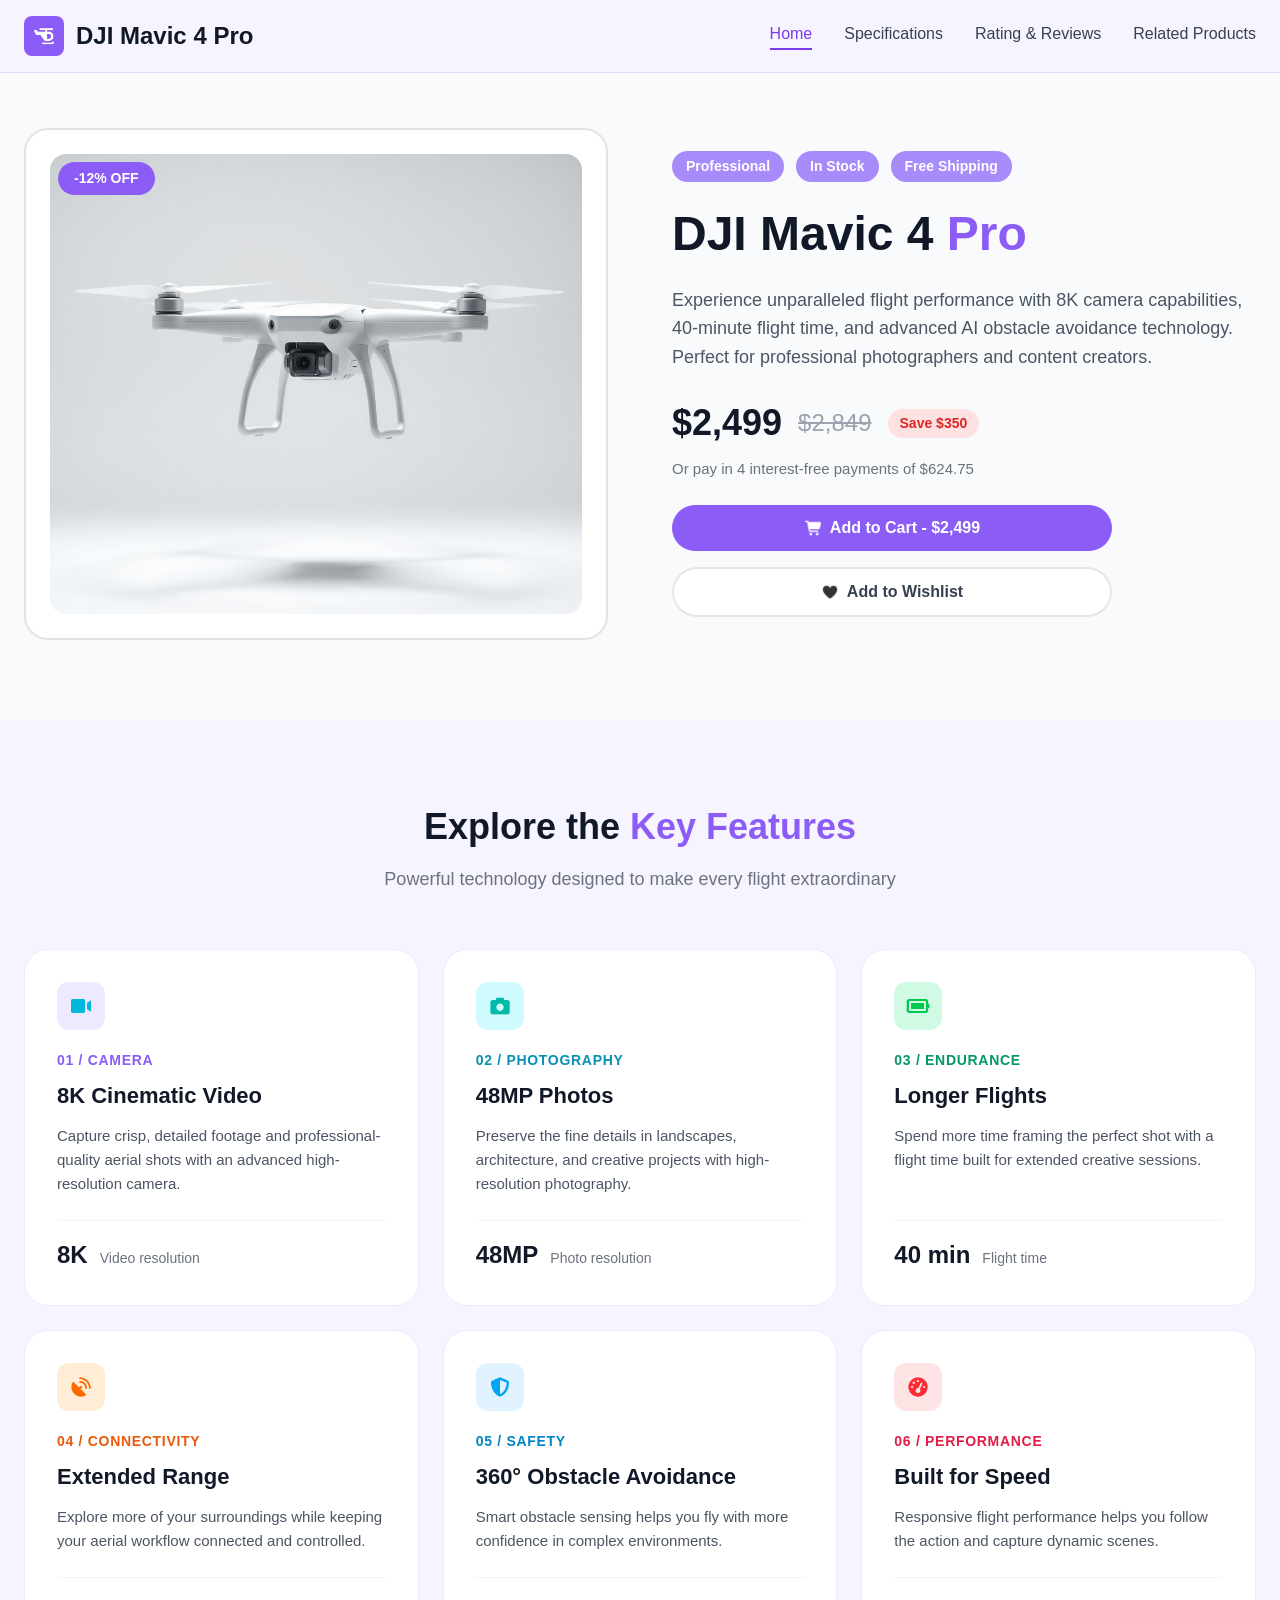
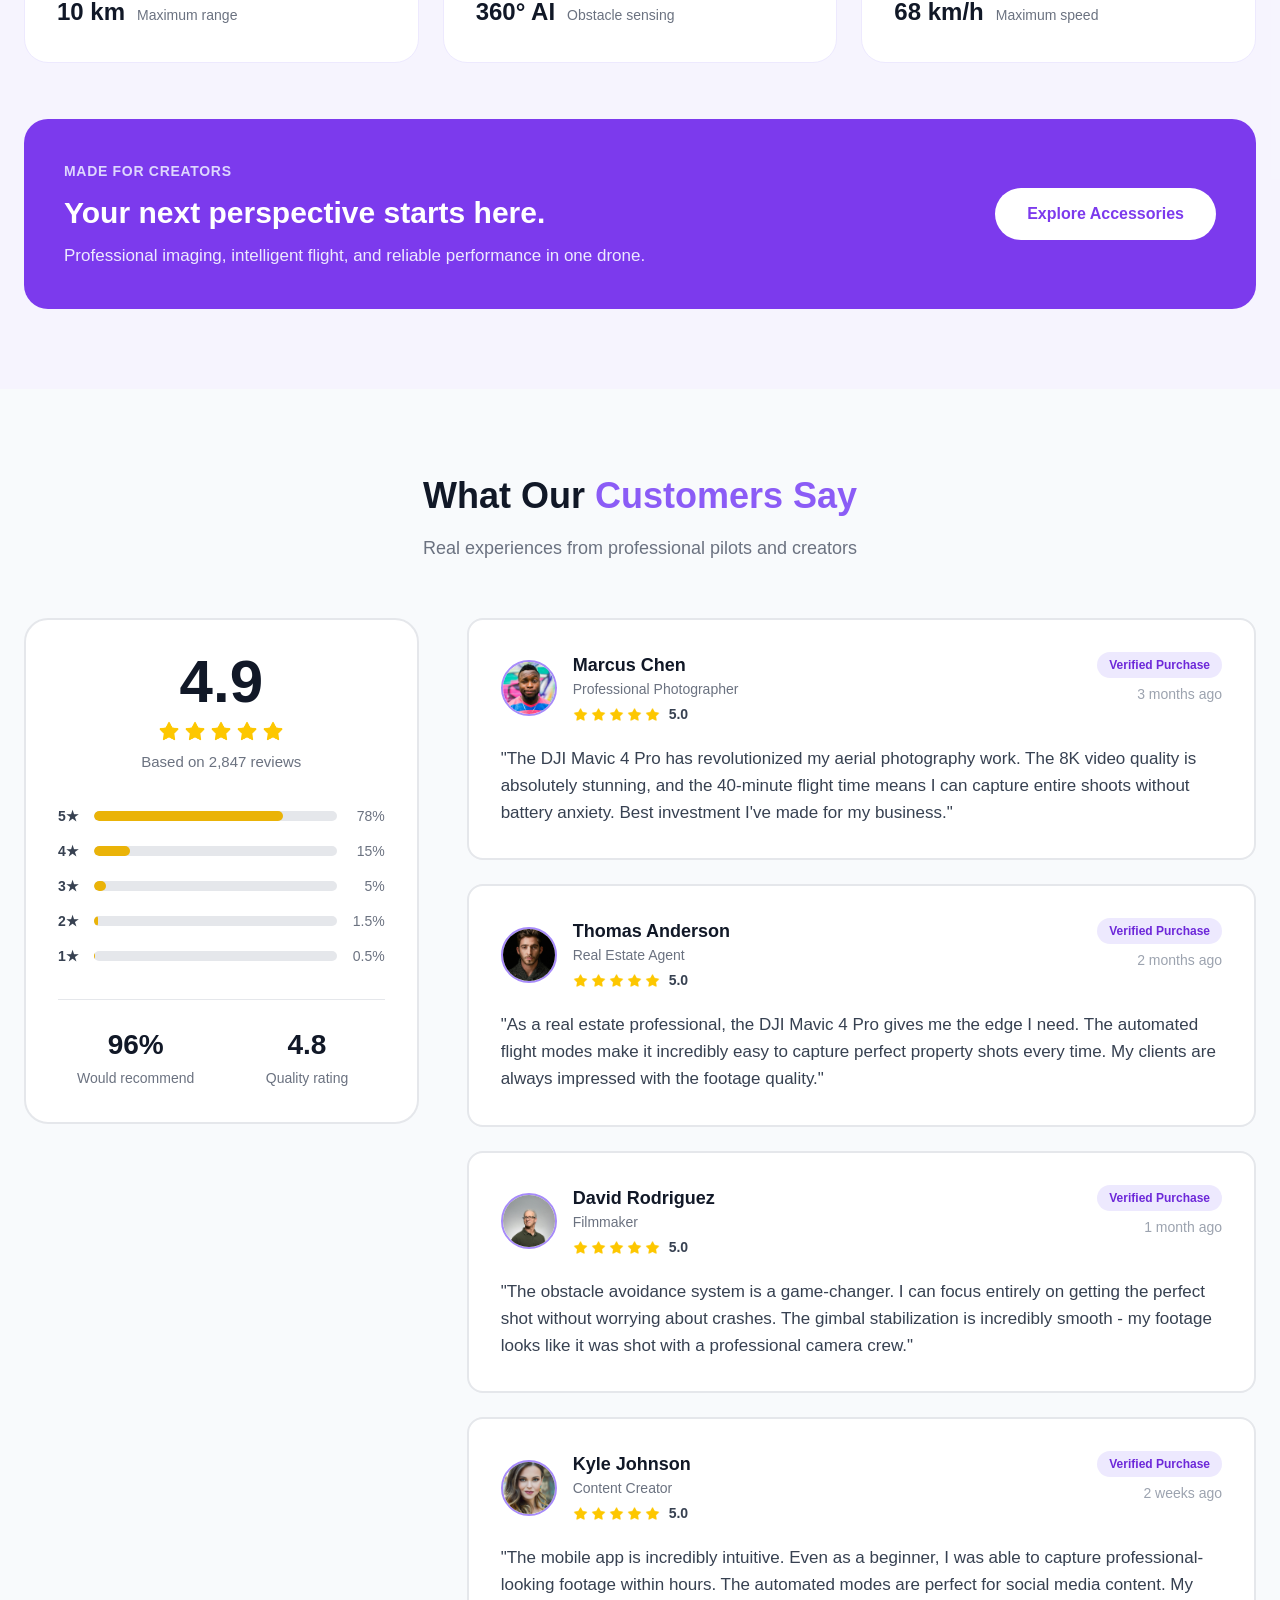
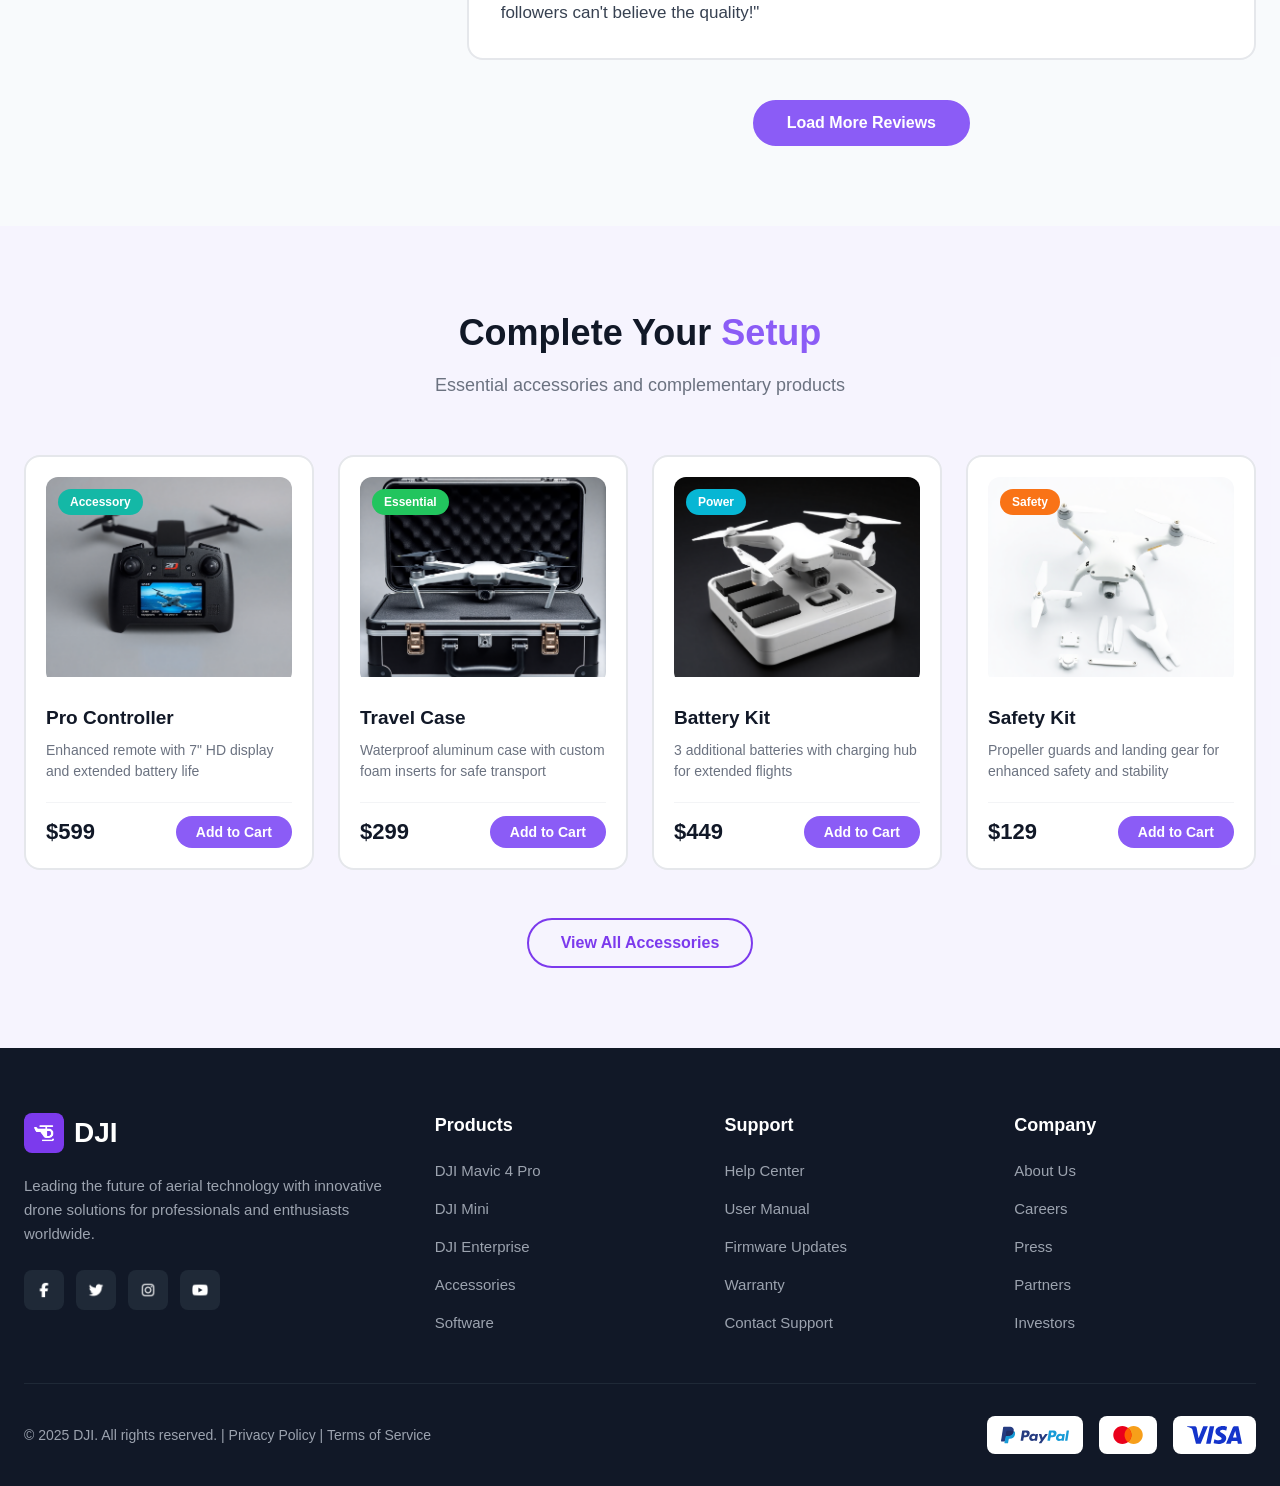
==== commit 6a323dff: "feat: create product landing page for DJI Mavic 4 Pro with specs and reviews" ====
--- a/assienment 2/index.html
+++ b/assienment 2/index.html
@@ -7,7 +7,6 @@
     <title>DJI Mavic 4 Pro</title>
 </head>
 <body>
-    <!-- Navbar Header -->
     <header>
         <nav class="navbar">
             <div class="logo-box">
@@ -26,12 +25,9 @@
         </nav>
     </header>
 
-    <!-- Main Content: 4 Middle Sections -->
     <main>
-        <!-- 1. Home / Hero Section -->
         <section id="home" class="hero-section">
             <div class="section-container hero-container">
-                <!-- Left: Drone Image with Discount Badge -->
                 <div class="hero-image-wrapper">
                     <div class="hero-image-card">
                         <img src="./Images/hero-img.png" alt="DJI Mavic 4 Pro Drone" class="main-drone-img">
@@ -39,7 +35,6 @@
                     </div>
                 </div>
 
-                <!-- Right: Product Information & Purchase Options -->
                 <div class="hero-info">
                     <div class="product-tags">
                         <span class="tag">Professional</span>
@@ -78,7 +73,6 @@
             </div>
         </section>
 
-        <!-- 2. Specifications / Key Features Section -->
         <section id="specifications" class="specs-section">
             <div class="section-container">
                 <div class="section-header">
@@ -87,7 +81,6 @@
                 </div>
 
                 <div class="features-grid">
-                    <!-- Feature 1 -->
                     <article class="feature-card">
                         <div class="feature-icon icon-purple">
                             <img src="./Images/icons/video-solid-full.png" alt="Video icon">
@@ -101,7 +94,6 @@
                         </div>
                     </article>
 
-                    <!-- Feature 2 -->
                     <article class="feature-card">
                         <div class="feature-icon icon-cyan">
                             <img src="./Images/icons/camera-solid-full.png" alt="Camera icon">
@@ -115,7 +107,6 @@
                         </div>
                     </article>
 
-                    <!-- Feature 3 -->
                     <article class="feature-card">
                         <div class="feature-icon icon-emerald">
                             <img src="./Images/icons/battery-full-solid-full.png" alt="Battery icon">
@@ -129,7 +120,6 @@
                         </div>
                     </article>
 
-                    <!-- Feature 4 -->
                     <article class="feature-card">
                         <div class="feature-icon icon-orange">
                             <img src="./Images/icons/satellite-dish-solid-full.png" alt="Satellite icon">
@@ -143,7 +133,6 @@
                         </div>
                     </article>
 
-                    <!-- Feature 5 -->
                     <article class="feature-card">
                         <div class="feature-icon icon-sky">
                             <img src="./Images/icons/shield-halved-solid-full.png" alt="Safety shield icon">
@@ -157,7 +146,6 @@
                         </div>
                     </article>
 
-                    <!-- Feature 6 -->
                     <article class="feature-card">
                         <div class="feature-icon icon-rose">
                             <img src="./Images/icons/gauge-high-solid-full.png" alt="Speedometer icon">
@@ -172,7 +160,6 @@
                     </article>
                 </div>
 
-                <!-- Creator Call-to-action Banner -->
                 <div class="creator-banner">
                     <div class="creator-text">
                         <span class="creator-tag">MADE FOR CREATORS</span>
@@ -186,7 +173,6 @@
             </div>
         </section>
 
-        <!-- 3. Ratings & Reviews Section -->
         <section id="customer-reviews" class="reviews-section">
             <div class="section-container">
                 <div class="section-header">
@@ -195,7 +181,6 @@
                 </div>
 
                 <div class="reviews-layout">
-                    <!-- Left: Reviews Rating Summary -->
                     <aside class="rating-summary-card">
                         <div class="summary-score">
                             <span class="big-score">4.9</span>
@@ -209,7 +194,6 @@
                             <span class="based-on">Based on 2,847 reviews</span>
                         </div>
 
-                        <!-- Rating Bars -->
                         <div class="rating-bars">
                             <div class="bar-row">
                                 <span class="bar-label">5★</span>
@@ -238,7 +222,6 @@
                             </div>
                         </div>
 
-                        <!-- Stats Footer -->
                         <div class="summary-stats">
                             <div class="stat-col">
                                 <span class="stat-num">96%</span>
@@ -251,9 +234,7 @@
                         </div>
                     </aside>
 
-                    <!-- Right: Individual Customer Reviews -->
                     <div class="reviews-list">
-                        <!-- Review 1 -->
                         <article class="review-card">
                             <div class="review-header">
                                 <div class="reviewer-meta">
@@ -281,7 +262,6 @@
                             </p>
                         </article>
 
-                        <!-- Review 2 -->
                         <article class="review-card">
                             <div class="review-header">
                                 <div class="reviewer-meta">
@@ -309,7 +289,6 @@
                             </p>
                         </article>
 
-                        <!-- Review 3 -->
                         <article class="review-card">
                             <div class="review-header">
                                 <div class="reviewer-meta">
@@ -337,7 +316,6 @@
                             </p>
                         </article>
 
-                        <!-- Review 4 -->
                         <article class="review-card">
                             <div class="review-header">
                                 <div class="reviewer-meta">
@@ -373,7 +351,6 @@
             </div>
         </section>
 
-        <!-- 4. Related Products Section -->
         <section id="related-products" class="related-section">
             <div class="section-container">
                 <div class="section-header">
@@ -382,7 +359,6 @@
                 </div>
 
                 <div class="products-grid">
-                    <!-- Product 1 -->
                     <div class="product-card">
                         <div class="product-img-wrapper">
                             <img src="./Images/related-products-1.png" alt="Pro Controller" class="product-img">
@@ -396,7 +372,6 @@
                         </div>
                     </div>
 
-                    <!-- Product 2 -->
                     <div class="product-card">
                         <div class="product-img-wrapper">
                             <img src="./Images/related-products-2.png" alt="Travel Case" class="product-img">
@@ -410,7 +385,6 @@
                         </div>
                     </div>
 
-                    <!-- Product 3 -->
                     <div class="product-card">
                         <div class="product-img-wrapper">
                             <img src="./Images/related-products-3.png" alt="Battery Kit" class="product-img">
@@ -424,7 +398,6 @@
                         </div>
                     </div>
 
-                    <!-- Product 4 -->
                     <div class="product-card">
                         <div class="product-img-wrapper">
                             <img src="./Images/related-products-4.png" alt="Safety Kit" class="product-img">
@@ -446,11 +419,9 @@
         </section>
     </main>
 
-    <!-- Footer -->
     <footer class="footer">
         <div class="footer-container">
             <div class="footer-grid">
-                
                 <div class="footer-col col-brand">
                     <div class="footer-logo">
                         <div class="footer-icon-wrapper">
@@ -509,7 +480,6 @@
                         <li><a href="#">Investors</a></li>
                     </ul>
                 </div>
-
             </div>
 
             <div class="footer-bottom">
--- a/assienment 2/style.css
+++ b/assienment 2/style.css
@@ -18,7 +18,7 @@
 .section-container {
     max-width: 1280px;
     margin: 0 auto;
-    padding: 0 1.5rem;
+    padding: 0 24px;
 }
 
 .highlight-purple {
@@ -27,30 +27,29 @@
 
 .section-header {
     text-align: center;
-    margin-bottom: 3.5rem;
+    margin-bottom: 56px;
 }
 
 .section-header h2 {
-    font-size: 2.25rem;
-    font-weight: 700;
-    color: #111827;
-    margin-bottom: 0.75rem;
+    font-size: 36px;
+    font-weight: 700;
+    color: #111827;
+    margin-bottom: 12px;
 }
 
 .section-header p {
-    font-size: 1.15rem;
+    font-size: 18px;
     color: #6b7280;
 }
 
-/* Buttons */
 .btn {
     display: inline-flex;
     align-items: center;
     justify-content: center;
-    gap: 0.5rem;
-    padding: 0.85rem 1.75rem;
+    gap: 8px;
+    padding: 14px 28px;
     border-radius: 9999px;
-    font-size: 1rem;
+    font-size: 16px;
     font-weight: 600;
     cursor: pointer;
     border: none;
@@ -94,7 +93,7 @@
     background-color: #8b5cf6;
     color: #ffffff;
     border: 2px solid #8b5cf6;
-    padding: 0.75rem 2rem;
+    padding: 12px 32px;
 }
 
 .btn-secondary:hover {
@@ -106,7 +105,7 @@
     background-color: transparent;
     color: #7c3aed;
     border: 2px solid #7c3aed;
-    padding: 0.85rem 2rem;
+    padding: 14px 32px;
 }
 
 .btn-outline-purple:hover {
@@ -117,8 +116,8 @@
 .btn-sm {
     background-color: #8b5cf6;
     color: #ffffff;
-    padding: 0.5rem 1.25rem;
-    font-size: 0.9rem;
+    padding: 8px 20px;
+    font-size: 14px;
     border-radius: 9999px;
     border: none;
     cursor: pointer;
@@ -143,7 +142,7 @@
 .navbar {
     max-width: 1280px;
     margin: 0 auto;
-    padding: 1rem 1.5rem;
+    padding: 16px 24px;
     display: flex;
     align-items: center;
     justify-content: space-between;
@@ -172,7 +171,7 @@
 }
 
 .brand-name {
-    font-size: 1.5rem;
+    font-size: 24px;
     font-weight: 700;
     color: #111827;
 }
@@ -180,7 +179,7 @@
 .nav-links {
     display: flex;
     align-items: center;
-    gap: 2rem;
+    gap: 32px;
 }
 
 .nav-links a {
@@ -215,14 +214,14 @@
 }
 
 .hero-section {
-    padding-top: 8rem;
-    padding-bottom: 5rem;
+    padding-top: 128px;
+    padding-bottom: 80px;
 }
 
 .hero-container {
     display: grid;
     grid-template-columns: 1fr 1fr;
-    gap: 4rem;
+    gap: 64px;
     align-items: center;
 }
 
@@ -230,8 +229,8 @@
     position: relative;
     background-color: #ffffff;
     border: 2px solid rgba(156, 163, 175, 0.3);
-    border-radius: 1.5rem;
-    padding: 1.5rem;
+    border-radius: 24px;
+    padding: 24px;
     display: flex;
     align-items: center;
     justify-content: center;
@@ -241,51 +240,51 @@
     width: 100%;
     height: 460px;
     object-fit: cover;
-    border-radius: 1rem;
+    border-radius: 16px;
 }
 
 .discount-badge {
     position: absolute;
-    top: 2rem;
-    left: 2rem;
+    top: 32px;
+    left: 32px;
     background-color: #8b5cf6;
     color: #ffffff;
-    padding: 0.35rem 1rem;
+    padding: 6px 16px;
     border-radius: 9999px;
-    font-size: 0.875rem;
+    font-size: 14px;
     font-weight: 700;
 }
 
 .hero-info {
     display: flex;
     flex-direction: column;
-    gap: 1.5rem;
+    gap: 24px;
 }
 
 .product-tags {
     display: flex;
-    gap: 0.75rem;
+    gap: 12px;
     flex-wrap: wrap;
 }
 
 .product-tags .tag {
     background-color: #a78bfa;
     color: #ffffff;
-    padding: 0.3rem 0.9rem;
+    padding: 5px 14px;
     border-radius: 9999px;
-    font-size: 0.85rem;
+    font-size: 14px;
     font-weight: 600;
 }
 
 .product-title {
-    font-size: 3rem;
+    font-size: 48px;
     font-weight: 800;
     color: #111827;
     line-height: 1.15;
 }
 
 .product-desc {
-    font-size: 1.15rem;
+    font-size: 18px;
     color: #4b5563;
     line-height: 1.6;
 }
@@ -293,23 +292,23 @@
 .pricing-box {
     display: flex;
     flex-direction: column;
-    gap: 0.5rem;
+    gap: 8px;
 }
 
 .price-row {
     display: flex;
     align-items: center;
-    gap: 1rem;
+    gap: 16px;
 }
 
 .current-price {
-    font-size: 2.25rem;
+    font-size: 36px;
     font-weight: 700;
     color: #111827;
 }
 
 .original-price {
-    font-size: 1.5rem;
+    font-size: 24px;
     color: #9ca3af;
     text-decoration: line-through;
 }
@@ -317,40 +316,40 @@
 .save-badge {
     background-color: #fee2e2;
     color: #dc2626;
-    padding: 0.25rem 0.75rem;
+    padding: 4px 12px;
     border-radius: 9999px;
-    font-size: 0.85rem;
+    font-size: 14px;
     font-weight: 700;
 }
 
 .installment-text {
-    font-size: 0.95rem;
+    font-size: 15px;
     color: #6b7280;
 }
 
 .action-buttons {
     display: flex;
     flex-direction: column;
-    gap: 1rem;
+    gap: 16px;
     max-width: 440px;
 }
 
 .specs-section {
     background-color: rgba(245, 243, 255, 0.7);
-    padding: 5rem 0;
+    padding: 80px 0;
 }
 
 .features-grid {
     display: grid;
     grid-template-columns: repeat(3, 1fr);
-    gap: 1.5rem;
+    gap: 24px;
 }
 
 .feature-card {
     background-color: #ffffff;
     border: 1px solid #ede9fe;
-    border-radius: 1.5rem;
-    padding: 2rem;
+    border-radius: 24px;
+    padding: 32px;
     display: flex;
     flex-direction: column;
     transition: transform 0.25s ease, box-shadow 0.25s ease;
@@ -368,7 +367,7 @@
     display: flex;
     align-items: center;
     justify-content: center;
-    margin-bottom: 1.25rem;
+    margin-bottom: 20px;
 }
 
 .feature-icon img {
@@ -384,11 +383,11 @@
 .icon-rose   { background-color: #ffe4e6; }
 
 .feature-step {
-    font-size: 0.85rem;
+    font-size: 14px;
     font-weight: 700;
     text-transform: uppercase;
     letter-spacing: 0.05em;
-    margin-bottom: 0.5rem;
+    margin-bottom: 8px;
 }
 
 .text-purple { color: #8b5cf6; }
@@ -399,77 +398,76 @@
 .text-rose   { color: #e11d48; }
 
 .feature-card h3 {
-    font-size: 1.4rem;
-    font-weight: 700;
-    color: #111827;
-    margin-bottom: 0.75rem;
+    font-size: 22px;
+    font-weight: 700;
+    color: #111827;
+    margin-bottom: 12px;
 }
 
 .feature-card p {
     color: #4b5563;
-    font-size: 0.95rem;
+    font-size: 15px;
     line-height: 1.6;
-    margin-bottom: 1.5rem;
+    margin-bottom: 24px;
     flex-grow: 1;
 }
 
 .feature-metric {
     display: flex;
     align-items: baseline;
-    gap: 0.75rem;
-    padding-top: 1rem;
+    gap: 12px;
+    padding-top: 16px;
     border-top: 1px solid #f3f4f6;
 }
 
 .metric-number {
-    font-size: 1.5rem;
+    font-size: 24px;
     font-weight: 700;
     color: #111827;
 }
 
 .metric-label {
-    font-size: 0.85rem;
+    font-size: 14px;
     color: #6b7280;
 }
 
-/* Creator Banner */
 .creator-banner {
-    margin-top: 3.5rem;
+    margin-top: 56px;
     background-color: #7c3aed;
     color: #ffffff;
-    border-radius: 1.5rem;
-    padding: 2.5rem;
+    border-radius: 24px;
+    padding: 40px;
     display: flex;
     align-items: center;
     justify-content: space-between;
-    gap: 2rem;
+    gap: 32px;
 }
 
 .creator-tag {
-    font-size: 0.85rem;
+    font-size: 14px;
     font-weight: 700;
     color: #ddd6fe;
     letter-spacing: 0.05em;
-    margin-bottom: 0.5rem;
+    margin-bottom: 8px;
     display: inline-block;
 }
 
 .creator-text h3 {
-    font-size: 1.85rem;
-    font-weight: 700;
-    margin-bottom: 0.5rem;
+    font-size: 30px;
+    font-weight: 700;
+    margin-bottom: 8px;
 }
 
 .creator-text p {
     color: #ede9fe;
-    font-size: 1.05rem;
+    font-size: 17px;
 }
 
 .btn-banner {
     background-color: #ffffff;
     color: #7c3aed;
     white-space: nowrap;
-    padding: 0.9rem 2rem;
+    padding: 14px 32px;
 }
 
 .btn-banner:hover {
@@ -477,45 +475,44 @@
 }
 
 .reviews-section {
-    padding: 5rem 0;
+    padding: 80px 0;
 }
 
 .reviews-layout {
     display: grid;
     grid-template-columns: 1fr 2fr;
-    gap: 3rem;
+    gap: 48px;
     align-items: flex-start;
 }
 
-/* Rating Summary Card (Sticky) */
 .rating-summary-card {
     position: sticky;
-    top: 6rem;
+    top: 96px;
     background-color: #ffffff;
     border: 2px solid #e5e7eb;
-    border-radius: 1.5rem;
-    padding: 2rem;
+    border-radius: 24px;
+    padding: 32px;
 }
 
 .summary-score {
     text-align: center;
-    margin-bottom: 2rem;
+    margin-bottom: 32px;
 }
 
 .big-score {
-    font-size: 3.75rem;
+    font-size: 60px;
     font-weight: 800;
     color: #111827;
     display: block;
     line-height: 1;
-    margin-bottom: 0.5rem;
+    margin-bottom: 8px;
 }
 
 .star-rating {
     display: flex;
     justify-content: center;
     gap: 4px;
-    margin-bottom: 0.5rem;
+    margin-bottom: 8px;
 }
 
 .star-icon {
@@ -524,7 +521,7 @@
 }
 
 .based-on {
-    font-size: 0.95rem;
+    font-size: 15px;
     color: #6b7280;
     font-weight: 500;
 }
@@ -532,18 +529,18 @@
 .rating-bars {
     display: flex;
     flex-direction: column;
-    gap: 0.85rem;
-    margin-bottom: 2rem;
+    gap: 14px;
+    margin-bottom: 32px;
 }
 
 .bar-row {
     display: flex;
     align-items: center;
-    gap: 0.75rem;
+    gap: 12px;
 }
 
 .bar-label {
-    font-size: 0.85rem;
+    font-size: 14px;
     font-weight: 600;
     color: #374151;
     width: 24px;
@@ -564,7 +561,7 @@
 }
 
 .bar-percent {
-    font-size: 0.85rem;
+    font-size: 14px;
     color: #6b7280;
     width: 36px;
     text-align: right;
@@ -572,50 +569,49 @@
 
 .summary-stats {
     border-top: 1px solid #e5e7eb;
-    padding-top: 1.5rem;
+    padding-top: 24px;
     display: grid;
     grid-template-columns: 1fr 1fr;
     text-align: center;
-    gap: 1rem;
+    gap: 16px;
 }
 
 .stat-num {
-    font-size: 1.75rem;
+    font-size: 28px;
     font-weight: 700;
     color: #111827;
     display: block;
 }
 
 .stat-desc {
-    font-size: 0.85rem;
+    font-size: 14px;
     color: #6b7280;
 }
 
-/* Reviews List */
 .reviews-list {
     display: flex;
     flex-direction: column;
-    gap: 1.5rem;
+    gap: 24px;
 }
 
 .review-card {
     background-color: #ffffff;
     border: 2px solid #e5e7eb;
-    border-radius: 1rem;
-    padding: 2rem;
+    border-radius: 16px;
+    padding: 32px;
 }
 
 .review-header {
     display: flex;
     justify-content: space-between;
     align-items: flex-start;
-    margin-bottom: 1.25rem;
+    margin-bottom: 20px;
 }
 
 .reviewer-meta {
     display: flex;
     align-items: center;
-    gap: 1rem;
+    gap: 16px;
 }
 
 .reviewer-avatar {
@@ -627,13 +623,13 @@
 }
 
 .reviewer-meta h4 {
-    font-size: 1.15rem;
+    font-size: 18px;
     font-weight: 700;
     color: #111827;
 }
 
 .reviewer-role {
-    font-size: 0.9rem;
+    font-size: 14px;
     color: #6b7280;
 }
 
@@ -641,7 +637,7 @@
     display: flex;
     align-items: center;
     gap: 3px;
-    margin-top: 0.25rem;
+    margin-top: 4px;
 }
 
 .star-icon-sm {
@@ -650,10 +646,10 @@
 }
 
 .rating-num {
-    font-size: 0.85rem;
+    font-size: 14px;
     font-weight: 600;
     color: #374151;
-    margin-left: 0.35rem;
+    margin-left: 6px;
 }
 
 .review-status {
@@ -663,49 +659,48 @@
 .verified-badge {
     background-color: #ede9fe;
     color: #6d28d9;
-    padding: 0.25rem 0.75rem;
+    padding: 4px 12px;
     border-radius: 9999px;
-    font-size: 0.75rem;
+    font-size: 12px;
     font-weight: 600;
     display: inline-block;
 }
 
 .review-date {
     display: block;
-    font-size: 0.85rem;
+    font-size: 14px;
     color: #9ca3af;
-    margin-top: 0.35rem;
+    margin-top: 6px;
 }
 
 .review-text {
-    font-size: 1.05rem;
+    font-size: 17px;
     line-height: 1.6;
     color: #374151;
 }
 
 .reviews-btn-wrapper {
     text-align: center;
-    margin-top: 1rem;
-}
-
-/* ================= 4. RELATED PRODUCTS SECTION ================= */
+    margin-top: 16px;
+}
+
 .related-section {
     background-color: rgba(245, 243, 255, 0.7);
-    padding: 5rem 0;
+    padding: 80px 0;
 }
 
 .products-grid {
     display: grid;
     grid-template-columns: repeat(4, 1fr);
-    gap: 1.5rem;
-    margin-bottom: 3rem;
+    gap: 24px;
+    margin-bottom: 48px;
 }
 
 .product-card {
     background-color: #ffffff;
     border: 2px solid #e5e7eb;
-    border-radius: 1rem;
-    padding: 1.25rem;
+    border-radius: 16px;
+    padding: 20px;
     display: flex;
     flex-direction: column;
     transition: transform 0.25s ease, box-shadow 0.25s ease;
@@ -718,9 +713,9 @@
 
 .product-img-wrapper {
     position: relative;
-    margin-bottom: 1.25rem;
+    margin-bottom: 20px;
     overflow: hidden;
-    border-radius: 0.75rem;
+    border-radius: 12px;
 }
 
 .product-img {
@@ -736,12 +731,12 @@
 
 .badge-tag {
     position: absolute;
-    top: 0.75rem;
-    left: 0.75rem;
-    color: #ffffff;
-    padding: 0.25rem 0.75rem;
+    top: 12px;
+    left: 12px;
+    color: #ffffff;
+    padding: 4px 12px;
     border-radius: 9999px;
-    font-size: 0.75rem;
+    font-size: 12px;
     font-weight: 600;
 }
 
@@ -751,17 +746,17 @@
 .bg-orange { background-color: #f97316; }
 
 .product-card-title {
-    font-size: 1.2rem;
-    font-weight: 700;
-    color: #111827;
-    margin-bottom: 0.5rem;
+    font-size: 19px;
+    font-weight: 700;
+    color: #111827;
+    margin-bottom: 8px;
 }
 
 .product-card-desc {
-    font-size: 0.9rem;
+    font-size: 14px;
     color: #6b7280;
     line-height: 1.5;
-    margin-bottom: 1.25rem;
+    margin-bottom: 20px;
     flex-grow: 1;
 }
 
@@ -769,12 +764,12 @@
     display: flex;
     align-items: center;
     justify-content: space-between;
-    padding-top: 0.75rem;
+    padding-top: 12px;
     border-top: 1px solid #f3f4f6;
 }
 
 .product-card-price {
-    font-size: 1.35rem;
+    font-size: 22px;
     font-weight: 700;
     color: #111827;
 }
@@ -783,12 +778,11 @@
     text-align: center;
 }
 
-/* ================= FOOTER ================= */
 .footer {
     width: 100%;
     background-color: #111827;
     color: #9ca3af;
-    padding: 4rem 1.5rem 2rem;
+    padding: 64px 24px 32px;
 }
 
 .footer-container {
@@ -799,15 +793,15 @@
 .footer-grid {
     display: grid;
     grid-template-columns: 1.5fr 1fr 1fr 1fr;
-    gap: 3rem;
-    margin-bottom: 3rem;
+    gap: 48px;
+    margin-bottom: 48px;
 }
 
 .footer-logo {
     display: flex;
     align-items: center;
     gap: 10px;
-    margin-bottom: 1.25rem;
+    margin-bottom: 20px;
 }
 
 .footer-icon-wrapper {
@@ -827,15 +821,15 @@
 }
 
 .footer-brand-name {
-    font-size: 1.75rem;
+    font-size: 28px;
     font-weight: 700;
     color: #ffffff;
 }
 
 .footer-desc {
-    font-size: 0.95rem;
+    font-size: 15px;
     line-height: 1.6;
-    margin-bottom: 1.5rem;
+    margin-bottom: 24px;
     color: #9ca3af;
 }
 
@@ -872,22 +866,22 @@
 
 .footer-title {
     color: #ffffff;
-    font-size: 1.15rem;
+    font-size: 18px;
     font-weight: 600;
-    margin-bottom: 1.25rem;
+    margin-bottom: 20px;
 }
 
 .footer-links {
     list-style: none;
     display: flex;
     flex-direction: column;
-    gap: 0.85rem;
+    gap: 14px;
 }
 
 .footer-links a {
     color: #9ca3af;
     text-decoration: none;
-    font-size: 0.95rem;
+    font-size: 15px;
     transition: color 0.2s ease;
 }
 
@@ -897,23 +891,23 @@
 
 .footer-bottom {
     border-top: 1px solid #1f2937;
-    padding-top: 2rem;
+    padding-top: 32px;
     display: flex;
     justify-content: space-between;
     align-items: center;
     flex-wrap: wrap;
-    gap: 1rem;
+    gap: 16px;
 }
 
 .copyright-text {
-    font-size: 0.9rem;
+    font-size: 14px;
     color: #9ca3af;
 }
 
 .payment-methods {
     display: flex;
     align-items: center;
-    gap: 1rem;
+    gap: 16px;
 }
 
 .payment-card {
@@ -935,7 +929,7 @@
 @media (max-width: 1024px) {
     .hero-container {
         grid-template-columns: 1fr;
-        gap: 3rem;
+        gap: 48px;
     }
     .features-grid {
         grid-template-columns: repeat(2, 1fr);
@@ -967,13 +961,13 @@
     }
     .footer-grid {
         grid-template-columns: 1fr;
-        gap: 2rem;
+        gap: 32px;
     }
     .footer-bottom {
         flex-direction: column;
         align-items: flex-start;
     }
     .product-title {
-        font-size: 2.25rem;
-    }
-}
+        font-size: 36px;
+    }
+}
